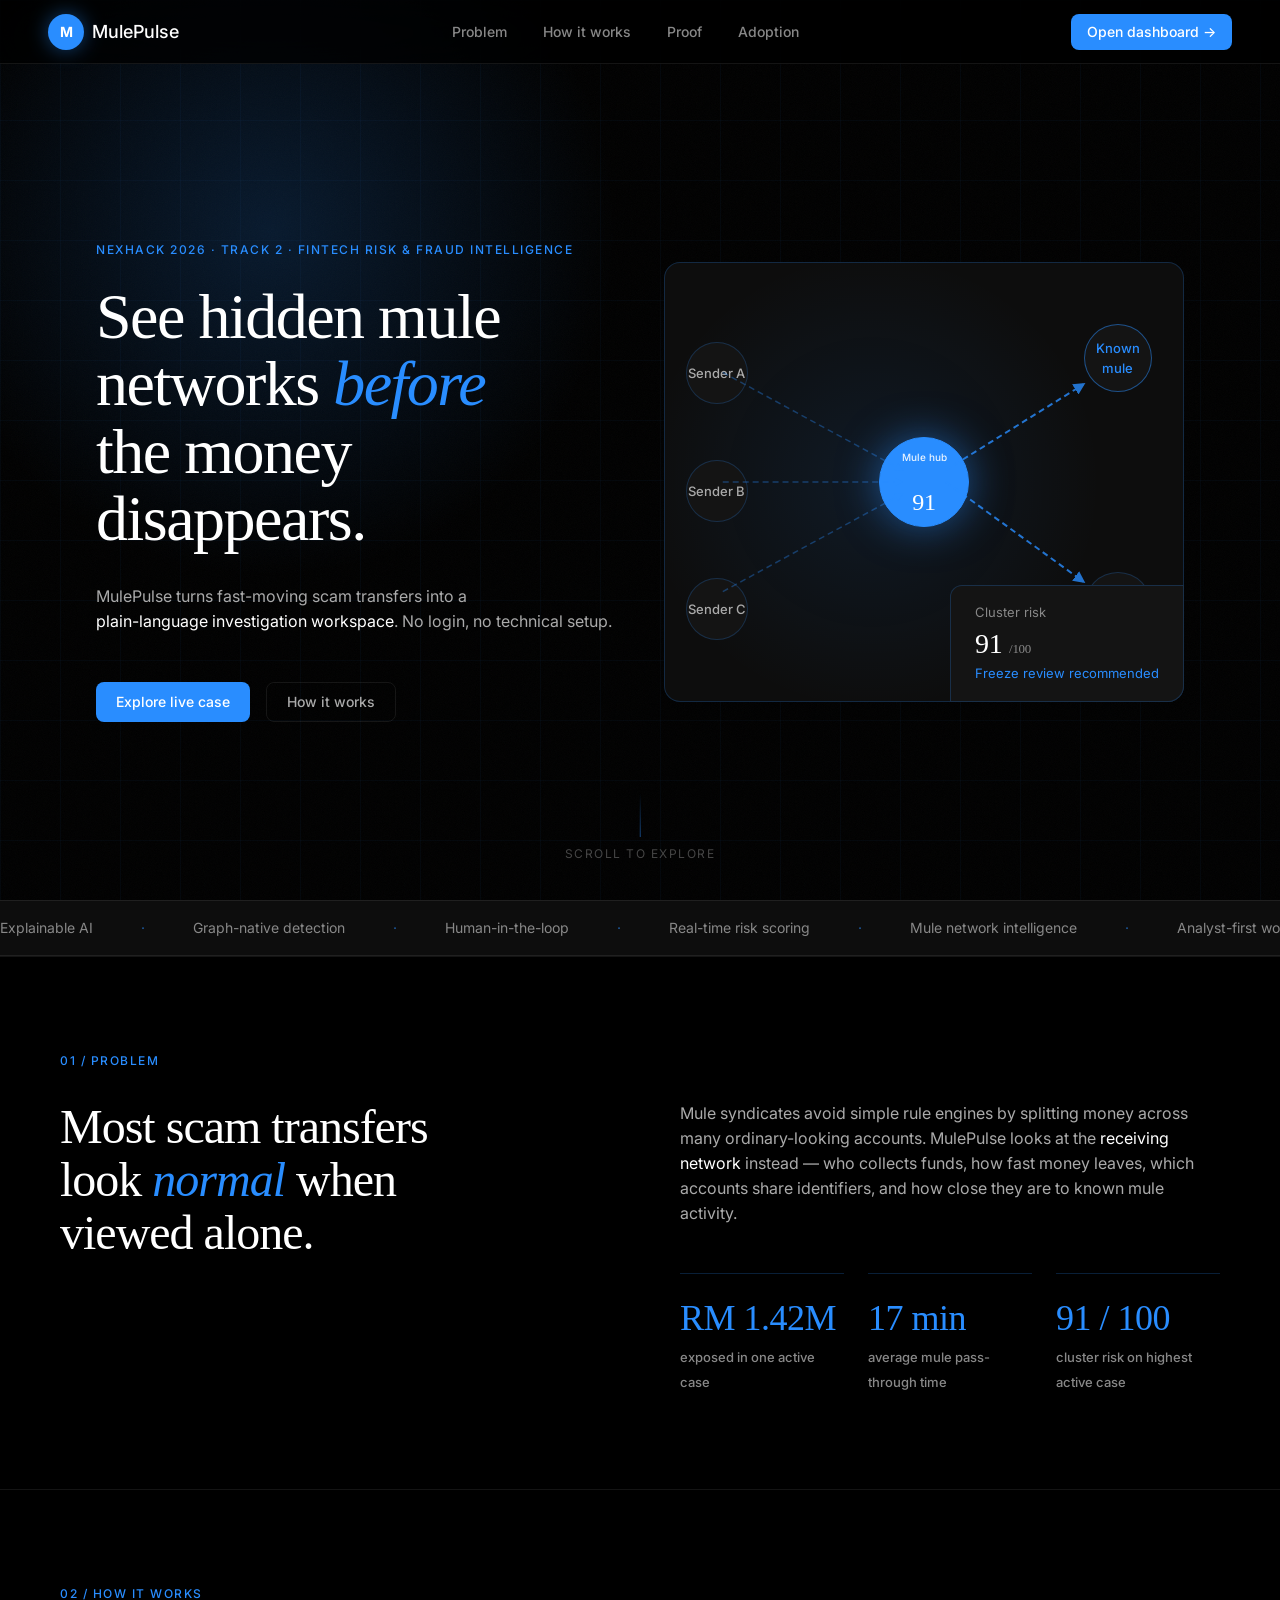
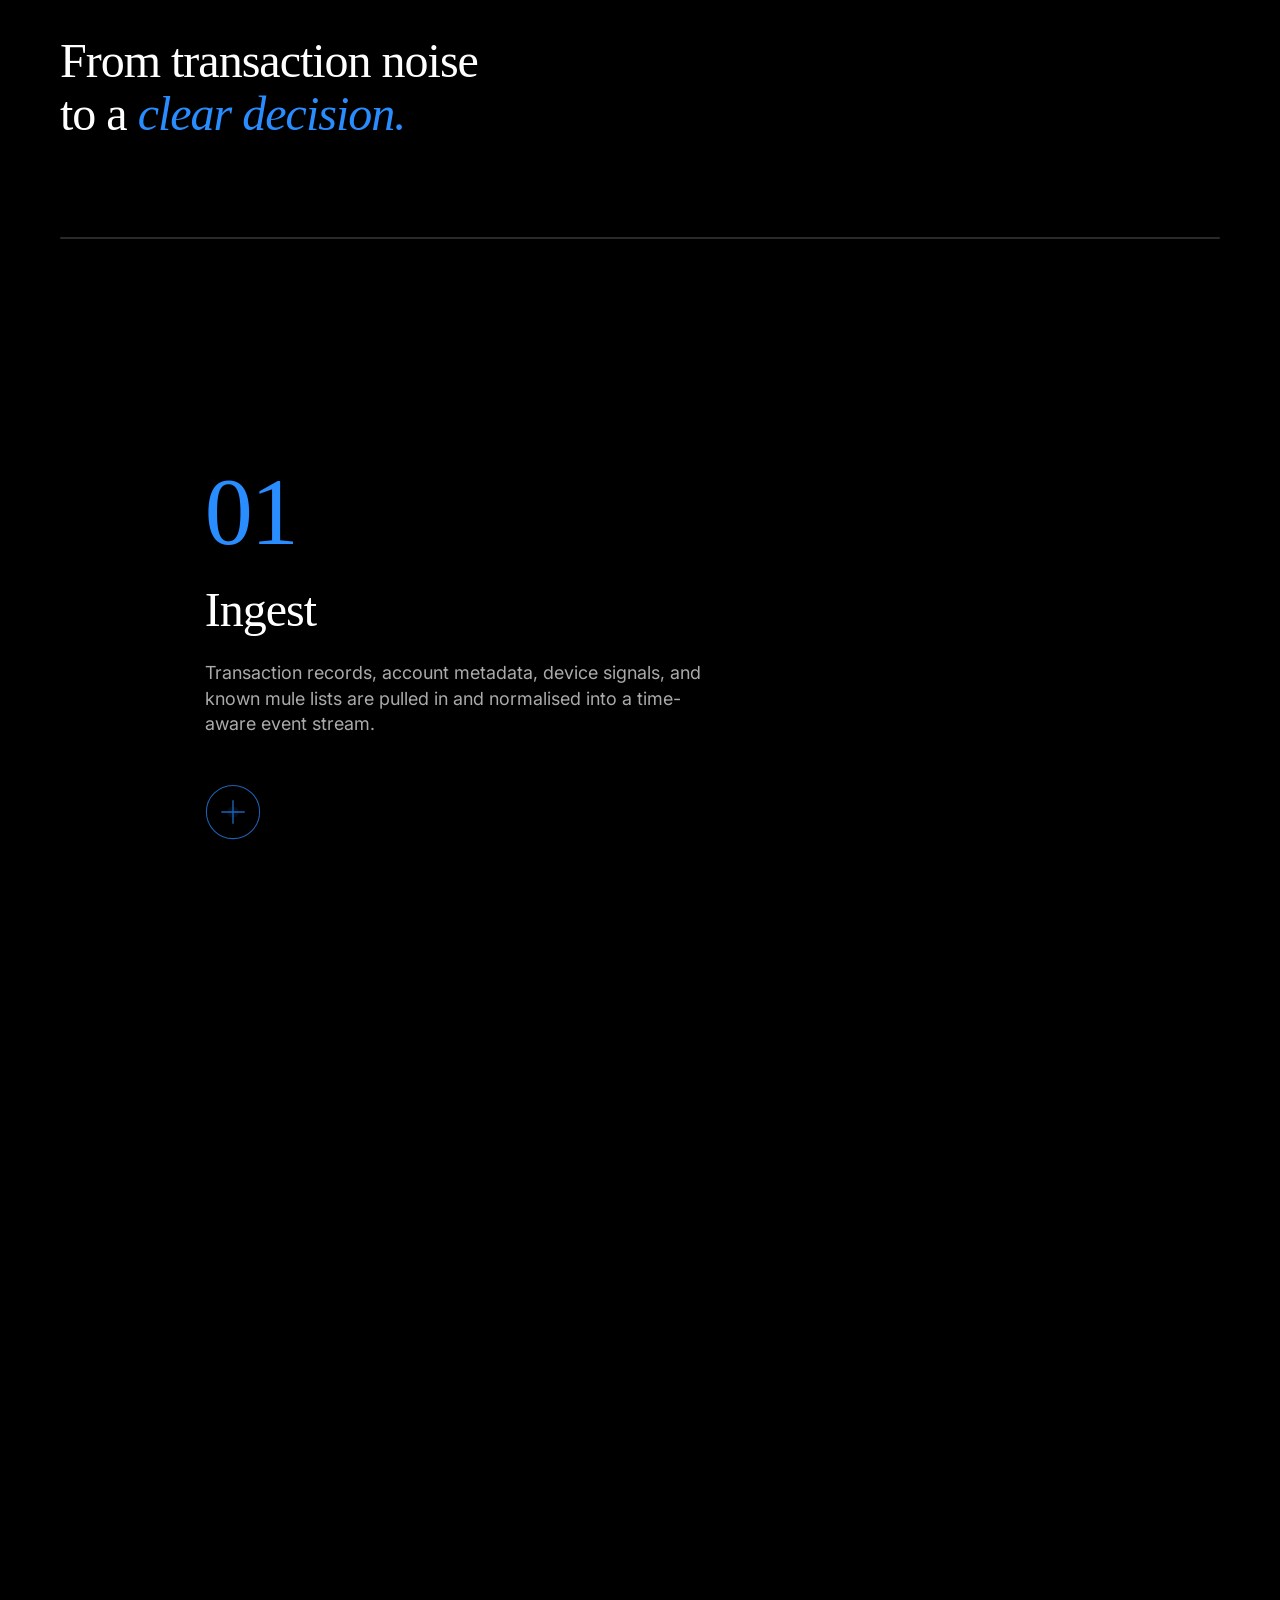
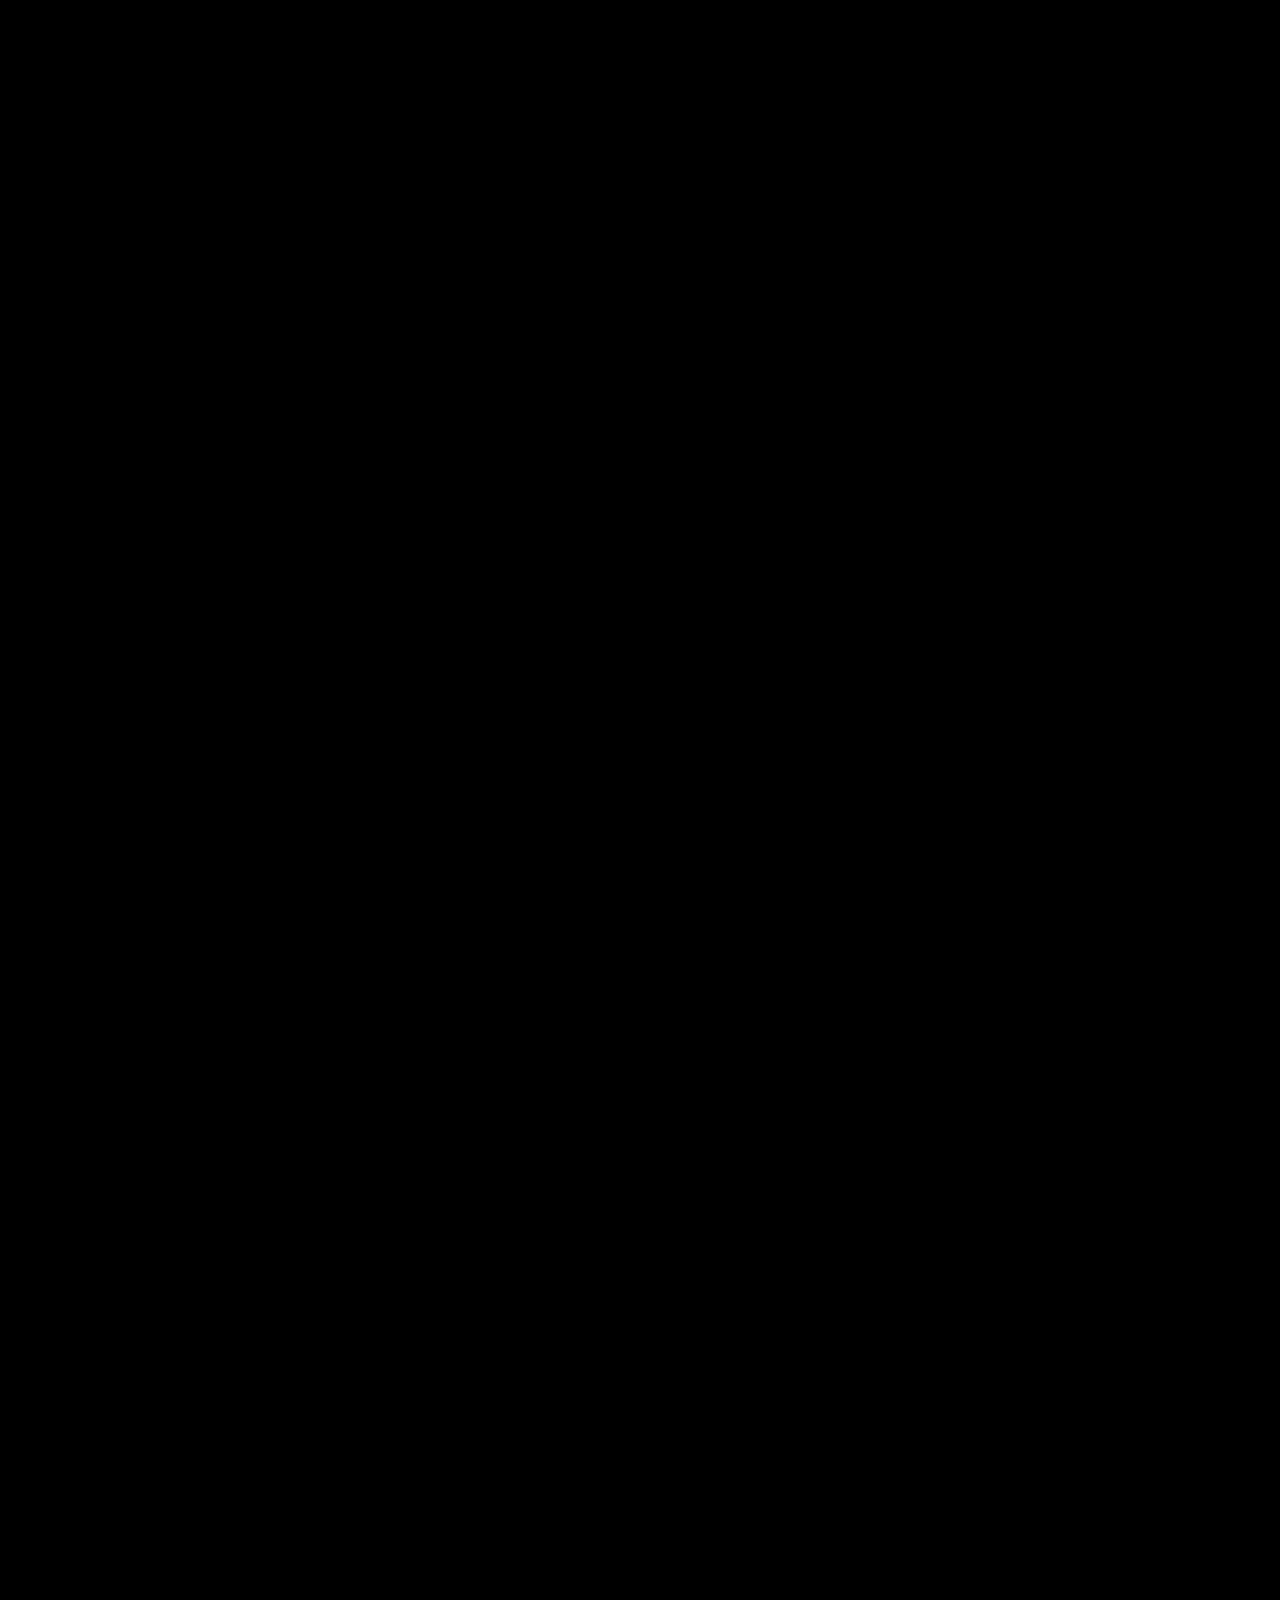
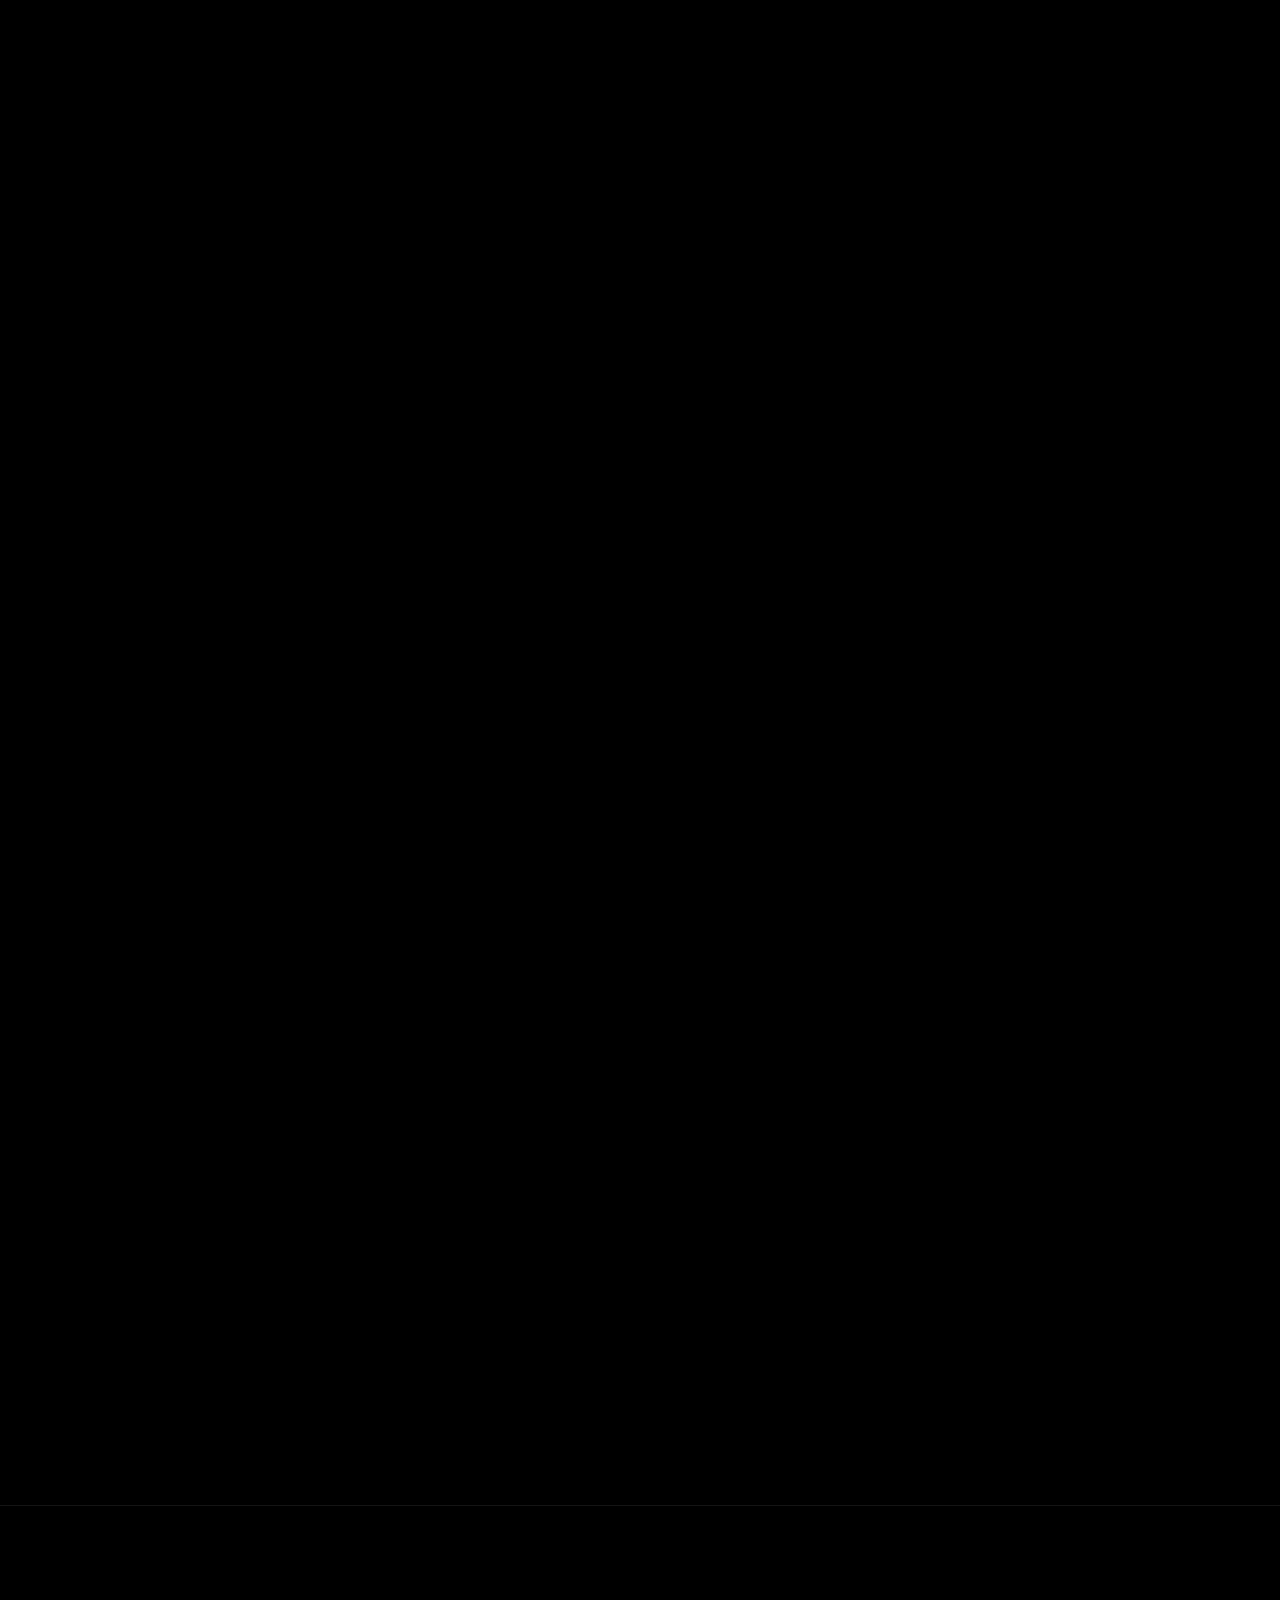
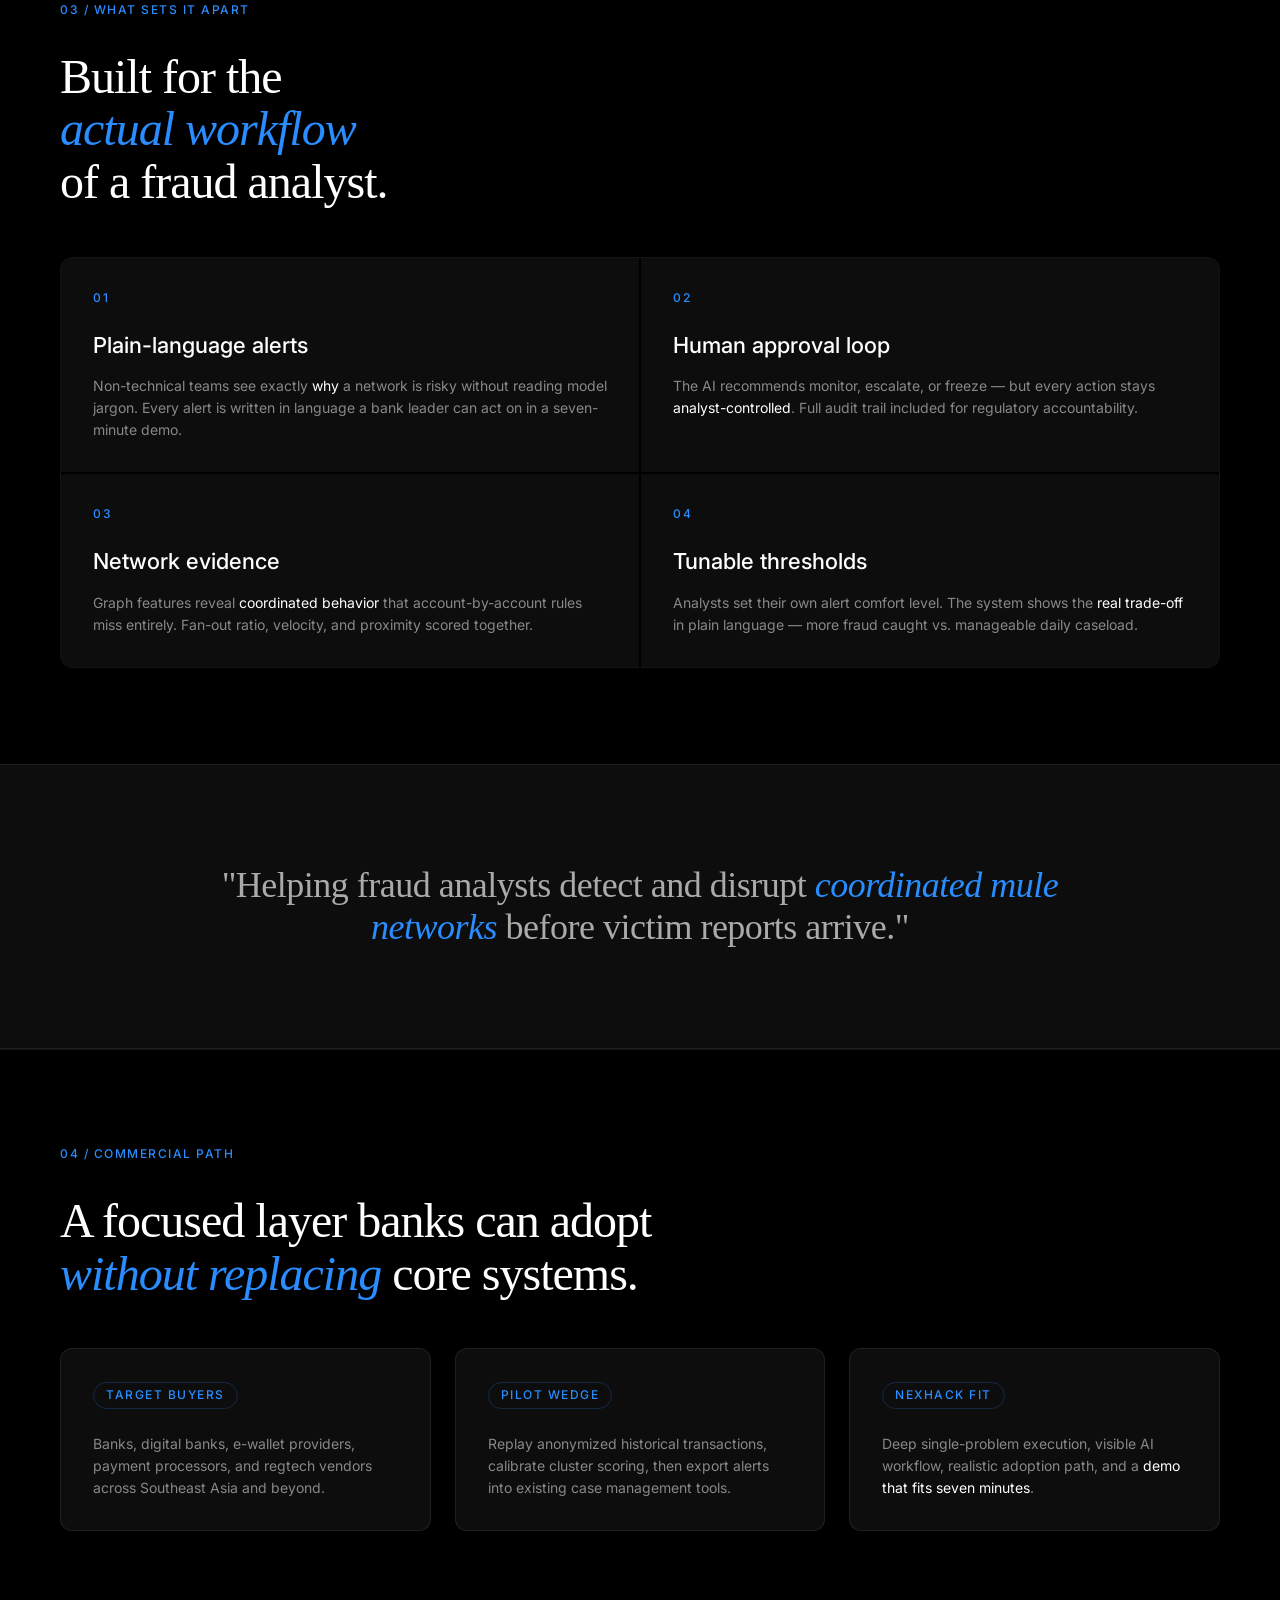
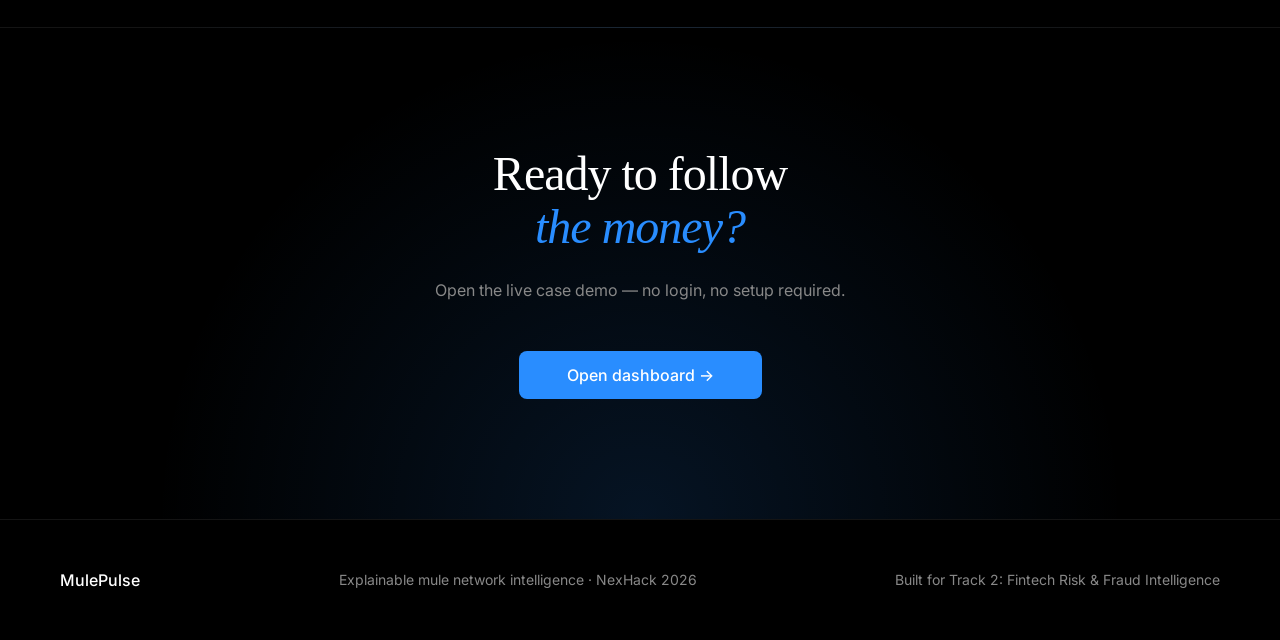
==== index.html @ 40ccb8bb "feat: complete MulePulse landing page and dashboard" ====
<!doctype html>
<html lang="en">
  <head>
    <meta charset="UTF-8" />
    <meta name="viewport" content="width=device-width, initial-scale=1.0" />
    <title>MulePulse | See Hidden Mule Networks Before the Money Disappears</title>
    <meta name="description" content="MulePulse turns fast-moving scam transfers into a plain-language investigation workspace. Graph-native mule network detection for fraud analysts." />
    <link rel="preconnect" href="https://fonts.googleapis.com" />
    <link rel="preconnect" href="https://fonts.gstatic.com" crossorigin />
    <link href="https://fonts.googleapis.com/css2?family=Inter:wght@400;500;600;700&family=JetBrains+Mono:wght@400;500&display=swap" rel="stylesheet" />
    <link rel="stylesheet" href="styles.css" />
  </head>
  <body>

    <!-- NAV -->
    <nav class="nav" id="nav">
      <a class="nav-brand" href="#" aria-label="MulePulse">
        <span class="nav-mark">M</span>
        <span>MulePulse</span>
      </a>
      <ul class="nav-links" role="list">
        <li><a href="#problem">Problem</a></li>
        <li><a href="#how">How it works</a></li>
        <li><a href="#proof">Proof</a></li>
        <li><a href="#adoption">Adoption</a></li>
      </ul>
      <a class="nav-cta" href="dashboard.html">Open dashboard →</a>
    </nav>

    <!-- HERO -->
    <section class="hero" id="top">
      <div class="hero-noise"></div>
      <div class="hero-grid-lines"></div>

      <div class="hero-content">
        <p class="eyebrow reveal-up" data-delay="0">NexHack 2026 · Track 2 · Fintech Risk & Fraud Intelligence</p>
        <h1 class="hero-heading reveal-up" data-delay="1">
          See hidden mule<br />
          networks <em>before</em><br />
          the money<br />
          disappears.
        </h1>
        <p class="hero-sub reveal-up" data-delay="2">
          MulePulse turns fast-moving scam transfers into a<br />
          <em>plain-language investigation workspace</em>. No login, no technical setup.
        </p>
        <div class="hero-actions reveal-up" data-delay="3">
          <a class="btn-primary" href="dashboard.html" id="hero-cta">Explore live case</a>
          <a class="btn-ghost" href="#how" id="hero-how">How it works</a>
        </div>
      </div>

      <!-- Animated graph visual -->
      <div class="hero-graph reveal-up" data-delay="2" aria-hidden="true">
        <div class="hg-orb orb-center">
          <span class="orb-label">Mule hub</span>
          <span class="orb-score">91</span>
        </div>
        <div class="hg-orb orb-v1"><span>Sender A</span></div>
        <div class="hg-orb orb-v2"><span>Sender B</span></div>
        <div class="hg-orb orb-v3"><span>Sender C</span></div>
        <div class="hg-orb orb-k1 orb-known"><span>Known mule</span></div>
        <div class="hg-orb orb-c1 orb-cash"><span>Cash-out</span></div>
        <svg class="hg-svg" viewBox="0 0 520 420" aria-hidden="true">
          <defs>
            <marker id="ah" viewBox="0 0 10 10" refX="8" refY="5" markerWidth="6" markerHeight="6" orient="auto-start-reverse">
              <path d="M0 0 L10 5 L0 10z" fill="#298DFF"/>
            </marker>
            <marker id="ah-hot" viewBox="0 0 10 10" refX="8" refY="5" markerWidth="6" markerHeight="6" orient="auto-start-reverse">
              <path d="M0 0 L10 5 L0 10z" fill="#298DFF"/>
            </marker>
          </defs>
          <!-- sender lines -->
          <line class="hg-edge" x1="58" y1="100" x2="238" y2="198" marker-end="url(#ah)" />
          <line class="hg-edge" x1="58" y1="210" x2="238" y2="210" marker-end="url(#ah)" />
          <line class="hg-edge" x1="58" y1="320" x2="238" y2="222" marker-end="url(#ah)" />
          <!-- hub to downstream -->
          <line class="hg-edge hg-hot" x1="282" y1="198" x2="420" y2="112" marker-end="url(#ah-hot)" />
          <line class="hg-edge hg-hot" x1="282" y1="210" x2="420" y2="310" marker-end="url(#ah-hot)" />
          <!-- pulse ring -->
          <circle class="hg-pulse" cx="260" cy="210" r="42" />
          <circle class="hg-pulse delay1" cx="260" cy="210" r="42" />
        </svg>
        <div class="hg-card">
          <p>Cluster risk</p>
          <strong>91 <span>/100</span></strong>
          <small>Freeze review recommended</small>
        </div>
      </div>

      <div class="hero-scroll-hint" aria-hidden="true">
        <span></span>
        <p>Scroll to explore</p>
      </div>
    </section>

    <!-- TICKER -->
    <div class="ticker-wrap" aria-hidden="true">
      <div class="ticker">
        <span>Explainable AI</span><span class="ticker-dot">·</span>
        <span>Graph-native detection</span><span class="ticker-dot">·</span>
        <span>Human-in-the-loop</span><span class="ticker-dot">·</span>
        <span>Real-time risk scoring</span><span class="ticker-dot">·</span>
        <span>Mule network intelligence</span><span class="ticker-dot">·</span>
        <span>Analyst-first workflow</span><span class="ticker-dot">·</span>
        <span>Explainable AI</span><span class="ticker-dot">·</span>
        <span>Graph-native detection</span><span class="ticker-dot">·</span>
        <span>Human-in-the-loop</span><span class="ticker-dot">·</span>
        <span>Real-time risk scoring</span><span class="ticker-dot">·</span>
        <span>Mule network intelligence</span><span class="ticker-dot">·</span>
        <span>Analyst-first workflow</span><span class="ticker-dot">·</span>
      </div>
    </div>

    <!-- PROBLEM STATEMENT -->
    <section class="section problem-section" id="problem">
      <div class="container">
        <div class="section-label reveal-up">01 / Problem</div>
        <div class="problem-layout">
          <h2 class="problem-heading reveal-up">
            Most scam transfers<br />
            look <em>normal</em> when<br />
            viewed alone.
          </h2>
          <div class="problem-right">
            <p class="problem-body reveal-up">
              Mule syndicates avoid simple rule engines by splitting money across many ordinary-looking accounts. MulePulse looks at the <em>receiving network</em> instead — who collects funds, how fast money leaves, which accounts share identifiers, and how close they are to known mule activity.
            </p>
            <div class="stat-row">
              <div class="stat reveal-up" data-delay="0">
                <strong>RM 1.42M</strong>
                <span>exposed in one active case</span>
              </div>
              <div class="stat reveal-up" data-delay="1">
                <strong>17 min</strong>
                <span>average mule pass-through time</span>
              </div>
              <div class="stat reveal-up" data-delay="2">
                <strong>91 / 100</strong>
                <span>cluster risk on highest active case</span>
              </div>
            </div>
          </div>
        </div>
      </div>
    </section>

    <!-- HOW IT WORKS — horizontal sticky scroll -->
    <section class="section how-section" id="how">
      <div class="container" style="margin-bottom: 64px;">
        <div class="section-label reveal-up">02 / How it works</div>
        <h2 class="how-heading reveal-up">From transaction noise<br />to a <em>clear decision.</em></h2>
      </div>

      <div class="steps-track" id="stepsTrack">
        <div class="steps-sticky">
          <div class="steps-progress">
            <div class="steps-bar" id="stepsBar"></div>
          </div>
          <div class="steps-viewport">
            <div class="steps-slider" id="stepsSlider">

              <div class="step-slide">
                <div class="step-number">01</div>
                <h3 class="step-title">Ingest</h3>
                <p class="step-body">Transaction records, account metadata, device signals, and known mule lists are pulled in and normalised into a time-aware event stream.</p>
                <div class="step-icon">
                  <svg viewBox="0 0 80 80" fill="none" aria-hidden="true">
                    <circle cx="40" cy="40" r="38" stroke="#298DFF" stroke-width="1.5"/>
                    <path d="M24 40h32M40 24v32" stroke="#298DFF" stroke-width="2" stroke-linecap="round"/>
                    <circle cx="40" cy="40" r="8" fill="#298DFF" opacity="0.15"/>
                  </svg>
                </div>
              </div>

              <div class="step-slide">
                <div class="step-number">02</div>
                <h3 class="step-title">Connect</h3>
                <p class="step-body">A graph engine links accounts, devices, and transfers, revealing coordinated receiving networks that look like isolated transactions at the account level.</p>
                <div class="step-icon">
                  <svg viewBox="0 0 80 80" fill="none" aria-hidden="true">
                    <circle cx="20" cy="40" r="8" stroke="#298DFF" stroke-width="1.5"/>
                    <circle cx="60" cy="20" r="8" stroke="#298DFF" stroke-width="1.5"/>
                    <circle cx="60" cy="60" r="8" stroke="#298DFF" stroke-width="1.5"/>
                    <line x1="28" y1="36" x2="52" y2="24" stroke="#298DFF" stroke-width="1.5"/>
                    <line x1="28" y1="44" x2="52" y2="56" stroke="#298DFF" stroke-width="1.5"/>
                    <line x1="60" y1="28" x2="60" y2="52" stroke="#298DFF" stroke-width="1.5"/>
                  </svg>
                </div>
              </div>

              <div class="step-slide">
                <div class="step-number">03</div>
                <h3 class="step-title">Score</h3>
                <p class="step-body">Clusters are ranked by velocity, fan-out ratio, known mule proximity, and network density. The highest-risk cluster reaches the analyst first.</p>
                <div class="step-icon">
                  <svg viewBox="0 0 80 80" fill="none" aria-hidden="true">
                    <rect x="12" y="48" width="10" height="20" rx="2" fill="#298DFF" opacity="0.3"/>
                    <rect x="28" y="36" width="10" height="32" rx="2" fill="#298DFF" opacity="0.5"/>
                    <rect x="44" y="22" width="10" height="46" rx="2" fill="#298DFF" opacity="0.75"/>
                    <rect x="60" y="12" width="10" height="56" rx="2" fill="#298DFF"/>
                  </svg>
                </div>
              </div>

              <div class="step-slide">
                <div class="step-number">04</div>
                <h3 class="step-title">Explain</h3>
                <p class="step-body">A readable case file is generated for non-technical fraud teams — no model jargon, just plain-language reasoning: many sources, fast forwarding, known mule proximity.</p>
                <div class="step-icon">
                  <svg viewBox="0 0 80 80" fill="none" aria-hidden="true">
                    <rect x="16" y="12" width="48" height="56" rx="6" stroke="#298DFF" stroke-width="1.5"/>
                    <line x1="26" y1="28" x2="54" y2="28" stroke="#298DFF" stroke-width="1.5" stroke-linecap="round"/>
                    <line x1="26" y1="40" x2="54" y2="40" stroke="#298DFF" stroke-width="1.5" stroke-linecap="round"/>
                    <line x1="26" y1="52" x2="42" y2="52" stroke="#298DFF" stroke-width="1.5" stroke-linecap="round"/>
                  </svg>
                </div>
              </div>

              <div class="step-slide">
                <div class="step-number">05</div>
                <h3 class="step-title">Control</h3>
                <p class="step-body">Every enforcement action — monitor, escalate, or freeze — requires a human decision. Every choice is logged, timestamped, and auditable for regulatory compliance.</p>
                <div class="step-icon">
                  <svg viewBox="0 0 80 80" fill="none" aria-hidden="true">
                    <circle cx="40" cy="40" r="28" stroke="#298DFF" stroke-width="1.5"/>
                    <path d="M28 40l8 8 16-16" stroke="#298DFF" stroke-width="2" stroke-linecap="round" stroke-linejoin="round"/>
                  </svg>
                </div>
              </div>

            </div>
          </div>
        </div>
      </div>
    </section>

    <!-- PROOF / FEATURES -->
    <section class="section proof-section" id="proof">
      <div class="container">
        <div class="section-label reveal-up">03 / What sets it apart</div>
        <h2 class="proof-heading reveal-up">Built for the<br /><em>actual workflow</em><br />of a fraud analyst.</h2>
        <div class="proof-grid">

          <article class="proof-card reveal-up" data-delay="0">
            <div class="proof-num">01</div>
            <h3>Plain-language alerts</h3>
            <p>Non-technical teams see exactly <em>why</em> a network is risky without reading model jargon. Every alert is written in language a bank leader can act on in a seven-minute demo.</p>
          </article>

          <article class="proof-card reveal-up" data-delay="1">
            <div class="proof-num">02</div>
            <h3>Human approval loop</h3>
            <p>The AI recommends monitor, escalate, or freeze — but every action stays <em>analyst-controlled</em>. Full audit trail included for regulatory accountability.</p>
          </article>

          <article class="proof-card reveal-up" data-delay="2">
            <div class="proof-num">03</div>
            <h3>Network evidence</h3>
            <p>Graph features reveal <em>coordinated behavior</em> that account-by-account rules miss entirely. Fan-out ratio, velocity, and proximity scored together.</p>
          </article>

          <article class="proof-card reveal-up" data-delay="3">
            <div class="proof-num">04</div>
            <h3>Tunable thresholds</h3>
            <p>Analysts set their own alert comfort level. The system shows the <em>real trade-off</em> in plain language — more fraud caught vs. manageable daily caseload.</p>
          </article>

        </div>
      </div>
    </section>

    <!-- LARGE QUOTE / STATEMENT -->
    <section class="quote-section">
      <div class="container">
        <blockquote class="big-quote reveal-up">
          "Helping fraud analysts detect and disrupt <em>coordinated mule networks</em> before victim reports arrive."
        </blockquote>
      </div>
    </section>

    <!-- ADOPTION -->
    <section class="section adoption-section" id="adoption">
      <div class="container">
        <div class="section-label reveal-up">04 / Commercial path</div>
        <h2 class="adoption-heading reveal-up">A focused layer banks can adopt <em>without replacing</em> core systems.</h2>
        <div class="adoption-grid">

          <div class="adoption-card reveal-up" data-delay="0">
            <span class="adoption-tag">Target buyers</span>
            <p>Banks, digital banks, e-wallet providers, payment processors, and regtech vendors across Southeast Asia and beyond.</p>
          </div>

          <div class="adoption-card reveal-up" data-delay="1">
            <span class="adoption-tag">Pilot wedge</span>
            <p>Replay anonymized historical transactions, calibrate cluster scoring, then export alerts into existing case management tools.</p>
          </div>

          <div class="adoption-card reveal-up" data-delay="2">
            <span class="adoption-tag">NexHack fit</span>
            <p>Deep single-problem execution, visible AI workflow, realistic adoption path, and a <em>demo that fits seven minutes</em>.</p>
          </div>

        </div>
      </div>
    </section>

    <!-- FINAL CTA -->
    <section class="cta-section">
      <div class="container cta-inner">
        <h2 class="cta-heading reveal-up">
          Ready to follow<br /><em>the money?</em>
        </h2>
        <p class="cta-sub reveal-up">Open the live case demo — no login, no setup required.</p>
        <a class="btn-primary btn-large reveal-up" href="dashboard.html" id="cta-dashboard">Open dashboard →</a>
      </div>
    </section>

    <!-- FOOTER -->
    <footer class="site-footer">
      <div class="container footer-inner">
        <span class="footer-brand">MulePulse</span>
        <span class="footer-tag">Explainable mule network intelligence · NexHack 2026</span>
        <span class="footer-legal">Built for Track 2: Fintech Risk & Fraud Intelligence</span>
      </div>
    </footer>

    <script src="landing.js"></script>
  </body>
</html>
---- styles.css ----
/* =============================================
   MULEPULSE — LANDING PAGE STYLES
   Typography: typography.md
   Display: Copernicus / Tiempos Headline (serif)
   Body/UI: StyreneB / Inter (sans)
   Code: JetBrains Mono
   Colors: #298DFF (blue) · #000000 (black)
   ============================================= */

/* --- TYPOGRAPHY TOKENS (from typography.md) --- */
:root {
  /* Font families */
  --font-display: "Copernicus", "Tiempos Headline", Georgia, "Times New Roman", serif;
  --font-ui:      "StyreneB", Inter, -apple-system, BlinkMacSystemFont, "Segoe UI", Roboto, sans-serif;
  --font-mono:    "JetBrains Mono", ui-monospace, "Cascadia Code", "Fira Code", monospace;

  /* Typography scale */
  --type-display-xl-size:    64px;
  --type-display-xl-weight:  400;
  --type-display-xl-lh:      1.05;
  --type-display-xl-ls:      -1.5px;

  --type-display-lg-size:    48px;
  --type-display-lg-weight:  400;
  --type-display-lg-lh:      1.1;
  --type-display-lg-ls:      -1px;

  --type-display-md-size:    36px;
  --type-display-md-weight:  400;
  --type-display-md-lh:      1.15;
  --type-display-md-ls:      -0.5px;

  --type-display-sm-size:    28px;
  --type-display-sm-weight:  400;
  --type-display-sm-lh:      1.2;
  --type-display-sm-ls:      -0.3px;

  --type-title-lg-size:  22px;
  --type-title-lg-weight: 500;
  --type-title-lg-lh:    1.3;

  --type-title-md-size:  18px;
  --type-title-md-weight: 500;
  --type-title-md-lh:    1.4;

  --type-title-sm-size:  16px;
  --type-title-sm-weight: 500;
  --type-title-sm-lh:    1.4;

  --type-body-md-size:   16px;
  --type-body-md-weight: 400;
  --type-body-md-lh:     1.55;

  --type-body-sm-size:   14px;
  --type-body-sm-weight: 400;
  --type-body-sm-lh:     1.55;

  --type-caption-size:   13px;
  --type-caption-weight: 500;
  --type-caption-lh:     1.4;

  --type-caption-up-size:   12px;
  --type-caption-up-weight: 500;
  --type-caption-up-lh:     1.4;
  --type-caption-up-ls:     1.5px;

  --type-code-size:   14px;
  --type-code-weight: 400;
  --type-code-lh:     1.6;

  --type-button-size:   14px;
  --type-button-weight: 500;
  --type-button-lh:     1;

  --type-nav-size:   14px;
  --type-nav-weight: 500;
  --type-nav-lh:     1.4;

  /* Rounded (from rounded tokens) */
  --r-xs:   4px;
  --r-sm:   6px;
  --r-md:   8px;
  --r-lg:   12px;
  --r-xl:   16px;
  --r-pill: 9999px;

  /* Spacing (from spacing tokens) */
  --sp-xxs: 4px;
  --sp-xs:  8px;
  --sp-sm:  12px;
  --sp-md:  16px;
  --sp-lg:  24px;
  --sp-xl:  32px;
  --sp-xxl: 48px;
  --sp-section: 96px;

  /* Component tokens */
  --btn-height:   40px;
  --btn-padding:  var(--sp-sm) 20px;    /* 12px 20px */
  --nav-height:   64px;
  --hero-padding: var(--sp-section);    /* 96px */
  --card-padding: var(--sp-xl);         /* 32px */

  /* Color palette */
  --blue:    #298DFF;
  --blue-d:  #1a6fd4;
  --blue-g:  rgba(41, 141, 255, 0.12);
  --black:   #000000;
  --white:   #ffffff;
  --grey-1:  #0d0d0d;
  --grey-2:  #141414;
  --grey-3:  #1c1c1c;
  --grey-4:  #2a2a2a;
  --grey-m:  #888888;
  --grey-l:  #aaaaaa;
  --line:    rgba(255, 255, 255, 0.08);
  --line-b:  rgba(41, 141, 255, 0.22);
  --shadow:  0 32px 80px rgba(0, 0, 0, 0.7);
  --ease:    cubic-bezier(0.16, 1, 0.3, 1);
}

/* --- RESET ------------------------------------ */
*, *::before, *::after { box-sizing: border-box; margin: 0; padding: 0; }

html {
  scroll-behavior: smooth;
  background: var(--black);
  color: var(--white);
  /* body-md base */
  font-family: var(--font-ui);
  font-size: var(--type-body-md-size);
  font-weight: var(--type-body-md-weight);
  line-height: var(--type-body-md-lh);
  letter-spacing: 0;
  -webkit-font-smoothing: antialiased;
  -moz-osx-font-smoothing: grayscale;
}

body { background: var(--black); overflow-x: hidden; }
a { color: inherit; text-decoration: none; }
button { font: inherit; cursor: pointer; border: none; background: none; }
ul, ol { list-style: none; }
img, svg { display: block; max-width: 100%; }

/* em: blue highlight by default — italic only inside serif display headings */
em {
  color: var(--blue);
  font-style: normal;          /* sans-serif body em = blue, not italic */
}

/* Serif/display contexts: em gets italic (Copernicus italic is intentional) */
h1 em,
h2 em,
h3 em,
.hero-heading em,
.problem-heading em,
.how-heading em,
.proof-heading em,
.adoption-heading em,
.cta-heading em,
.big-quote em {
  font-style: italic;
}

/* --- CONTAINER -------------------------------- */
.container {
  width: min(1160px, calc(100% - 48px));
  margin-inline: auto;
}

/* =============================================
   TYPOGRAPHY UTILITIES
   Directly mapped to typography.md tokens
   ============================================= */

/* Display face — Copernicus / Tiempos Headline */
h1, h2, h3, h4,
.display-xl, .display-lg, .display-md, .display-sm {
  font-family: var(--font-display);
  font-weight: 400;          /* display: always 400, never bold */
}

/* display-xl — 64px, lh 1.05, ls -1.5px */
h1 {
  font-size: clamp(36px, 6.5vw, var(--type-display-xl-size));
  line-height: var(--type-display-xl-lh);
  letter-spacing: var(--type-display-xl-ls);
}

/* display-lg — 48px, lh 1.1, ls -1px */
h2 {
  font-size: clamp(28px, 4.5vw, var(--type-display-lg-size));
  line-height: var(--type-display-lg-lh);
  letter-spacing: var(--type-display-lg-ls);
}

/* display-md — 36px, lh 1.15, ls -0.5px */
h3 {
  font-size: clamp(22px, 3vw, var(--type-display-md-size));
  line-height: var(--type-display-md-lh);
  letter-spacing: var(--type-display-md-ls);
}

/* title-lg — 22px, 500, lh 1.3, StyreneB */
.title-lg {
  font-family: var(--font-ui);
  font-size: var(--type-title-lg-size);
  font-weight: var(--type-title-lg-weight);
  line-height: var(--type-title-lg-lh);
  letter-spacing: 0;
}

/* body-md (default) — 16px, 400, lh 1.55 */
p { font-family: var(--font-ui); }

/* caption-uppercase — 12px, 500, ls 1.5px */
.section-label,
.eyebrow,
.panel-eyebrow,
.ws-eyebrow,
.sidebar-eyebrow,
.proof-num,
.adoption-tag,
.live-badge {
  font-family: var(--font-ui);
  font-size: var(--type-caption-up-size);
  font-weight: var(--type-caption-up-weight);
  line-height: var(--type-caption-up-lh);
  letter-spacing: var(--type-caption-up-ls);
  text-transform: uppercase;
  color: var(--blue);
}

/* --- SCROLL REVEAL --------------------------- */
.reveal-up {
  opacity: 0;
  transform: translateY(40px);
  transition: opacity 0.8s var(--ease), transform 0.8s var(--ease);
}
.reveal-up[data-delay="1"] { transition-delay: 0.1s; }
.reveal-up[data-delay="2"] { transition-delay: 0.2s; }
.reveal-up[data-delay="3"] { transition-delay: 0.32s; }
.reveal-up.visible { opacity: 1; transform: translateY(0); }

/* =============================================
   BUTTONS  (button component token)
   height: 40px · padding: 12px 20px · rounded md (8px)
   font: 14px / 500 / StyreneB
   ============================================= */
.btn-primary,
.btn-ghost {
  display: inline-flex;
  align-items: center;
  justify-content: center;
  gap: var(--sp-xs);
  height: var(--btn-height);
  padding: var(--btn-padding);
  border-radius: var(--r-md);          /* rounded md = 8px */
  font-family: var(--font-ui);
  font-size: var(--type-button-size);
  font-weight: var(--type-button-weight);
  line-height: var(--type-button-lh);
  letter-spacing: 0;
  cursor: pointer;
  transition: background 0.2s var(--ease), transform 0.2s var(--ease), box-shadow 0.2s var(--ease);
}

.btn-primary {
  background: var(--blue);
  color: var(--white);
  border: none;
  box-shadow: 0 0 0 0 rgba(41, 141, 255, 0);
}
.btn-primary:hover {
  background: var(--blue-d);
  transform: translateY(-2px);
  box-shadow: 0 12px 32px rgba(41, 141, 255, 0.3);
}

/* Large variant for CTA — display-sm sizing */
.btn-primary.btn-large {
  height: 48px;
  padding: var(--sp-md) var(--sp-xxl);
  font-size: var(--type-title-sm-size);    /* 16px */
  font-weight: var(--type-title-sm-weight);
}

.btn-ghost {
  background: transparent;
  border: 1px solid var(--line);
  color: var(--grey-l);
}
.btn-ghost:hover {
  border-color: var(--blue);
  color: var(--blue);
  transform: translateY(-2px);
}

/* =============================================
   NAV  (top-nav token: height 64px, nav-link type)
   ============================================= */
.nav {
  position: fixed;
  top: 0; left: 0; right: 0;
  z-index: 100;
  display: grid;
  grid-template-columns: auto 1fr auto;
  align-items: center;
  gap: var(--sp-lg);
  padding: 0 var(--sp-xxl);
  height: var(--nav-height);            /* 64px from top-nav token */
  background: rgba(0, 0, 0, 0.78);
  backdrop-filter: blur(20px);
  -webkit-backdrop-filter: blur(20px);
  border-bottom: 1px solid var(--line);
  transition: background 0.3s, border-color 0.3s;
}
.nav.scrolled {
  background: rgba(0, 0, 0, 0.94);
  border-bottom-color: rgba(41, 141, 255, 0.15);
}

.nav-brand {
  display: flex;
  align-items: center;
  gap: var(--sp-xs);
  /* title-md for brand name */
  font-family: var(--font-ui);
  font-size: var(--type-title-md-size);
  font-weight: var(--type-title-md-weight);
  letter-spacing: 0;
}

.nav-mark {
  display: grid;
  place-items: center;
  width: 36px; height: 36px;
  border-radius: var(--r-pill);
  background: var(--blue);
  color: var(--white);
  font-family: var(--font-ui);
  font-size: var(--type-button-size);
  font-weight: 700;
  box-shadow: 0 0 20px rgba(41, 141, 255, 0.45);
}

.nav-links {
  display: flex;
  justify-content: center;
  gap: var(--sp-xxs);
}

/* nav-link token: 14px, 500, lh 1.4 */
.nav-links a {
  display: inline-flex;
  align-items: center;
  height: 36px;
  padding: 0 var(--sp-md);
  border-radius: var(--r-pill);
  font-family: var(--font-ui);
  font-size: var(--type-nav-size);
  font-weight: var(--type-nav-weight);
  line-height: var(--type-nav-lh);
  color: var(--grey-m);
  transition: color 0.2s, background 0.2s;
}
.nav-links a:hover { color: var(--white); background: rgba(255,255,255,0.06); }

.nav-cta {
  display: inline-flex;
  align-items: center;
  height: 36px;
  padding: 0 var(--sp-md);
  border-radius: var(--r-md);          /* rounded md */
  background: var(--blue);
  color: var(--white);
  font-family: var(--font-ui);
  font-size: var(--type-nav-size);
  font-weight: var(--type-nav-weight);
  transition: background 0.2s, transform 0.2s var(--ease);
}
.nav-cta:hover { background: var(--blue-d); transform: translateY(-1px); }

/* =============================================
   HERO  (hero-band token: padding 96px, display-xl)
   ============================================= */
.hero {
  position: relative;
  min-height: 100svh;
  display: grid;
  grid-template-columns: 1fr 1fr;
  align-items: center;
  gap: var(--sp-xxl);
  /* hero-band padding token = 96px sides */
  padding: calc(var(--nav-height) + var(--sp-xxl)) var(--hero-padding) var(--sp-xxl);
  overflow: hidden;
  background: var(--black);
}

/* bg decorations */
.hero-noise {
  position: absolute; inset: 0;
  opacity: 0.03;
  background-image: url("data:image/svg+xml,%3Csvg viewBox='0 0 256 256' xmlns='http://www.w3.org/2000/svg'%3E%3Cfilter id='n'%3E%3CfeTurbulence type='fractalNoise' baseFrequency='0.9' numOctaves='4' stitchTiles='stitch'/%3E%3C/filter%3E%3Crect width='100%25' height='100%25' filter='url(%23n)'/%3E%3C/svg%3E");
  background-size: 200px 200px;
  pointer-events: none;
}
.hero-grid-lines {
  position: absolute; inset: 0;
  background-image:
    linear-gradient(rgba(41,141,255,0.04) 1px, transparent 1px),
    linear-gradient(90deg, rgba(41,141,255,0.04) 1px, transparent 1px);
  background-size: 60px 60px;
  pointer-events: none;
}
.hero::before {
  content: '';
  position: absolute;
  top: -120px; left: -80px;
  width: 700px; height: 700px;
  background: radial-gradient(circle, rgba(41,141,255,0.18) 0%, transparent 70%);
  pointer-events: none;
}

.hero-content {
  position: relative;
  z-index: 2;
  max-width: 600px;
}

/* eyebrow = caption-uppercase */
.eyebrow { margin-bottom: var(--sp-lg); }

/* hero h1 = display-xl */
.hero-heading {
  margin-bottom: var(--sp-xl);
  color: var(--white);
}
.hero-heading em { display: inline-block; color: var(--blue); font-style: italic; }

/* hero sub = body-md */
.hero-sub {
  font-size: var(--type-body-md-size);
  color: var(--grey-l);
  line-height: var(--type-body-md-lh);
  margin-bottom: var(--sp-xxl);
}
.hero-sub em { color: var(--white); }

.hero-actions {
  display: flex;
  align-items: center;
  gap: var(--sp-md);
  flex-wrap: wrap;
}

/* --- hero graph -------------------------------- */
.hero-graph {
  position: relative;
  z-index: 2;
  height: 440px;
  border: 1px solid var(--line-b);
  border-radius: var(--r-xl);           /* 16px */
  background:
    radial-gradient(circle at 40% 50%, rgba(41,141,255,0.10) 0%, transparent 60%),
    var(--grey-1);
}

.hg-svg {
  position: absolute; inset: 0;
  width: 100%; height: 100%;
}

.hg-edge {
  stroke: rgba(41,141,255,0.35);
  stroke-width: 1.5;
  stroke-dasharray: 6 4;
  animation: dashMove 3s linear infinite;
}
.hg-edge.hg-hot { stroke: var(--blue); stroke-width: 2; opacity: 0.8; }
@keyframes dashMove { to { stroke-dashoffset: -40; } }

.hg-pulse {
  fill: none;
  stroke: var(--blue);
  stroke-width: 1;
  opacity: 0;
  animation: pulseRing 3s ease-out infinite;
}
.hg-pulse.delay1 { animation-delay: 1.5s; }
@keyframes pulseRing {
  0%   { r: 42; opacity: 0.6; }
  100% { r: 80; opacity: 0; }
}

.hg-orb {
  position: absolute;
  display: grid;
  place-items: center;
  text-align: center;
  border-radius: 50%;
  /* caption token: 13px, 500 */
  font-family: var(--font-ui);
  font-size: var(--type-caption-size);
  font-weight: var(--type-caption-weight);
  color: var(--grey-l);
  border: 1px solid var(--line-b);
  background: var(--grey-2);
}

.orb-center {
  left: 50%; top: 50%;
  transform: translate(-50%, -50%);
  width: 90px; height: 90px;
  background: var(--blue);
  border-color: var(--blue);
  color: var(--white);
  box-shadow: 0 0 40px rgba(41,141,255,0.5);
  animation: floatOrb 4s ease-in-out infinite;
}
@keyframes floatOrb {
  0%, 100% { transform: translate(-50%, -50%) scale(1); }
  50%       { transform: translate(-50%, -54%) scale(1.03); }
}

.orb-label { font-size: 10px; opacity: 0.9; }
.orb-score {
  /* display-sm: 28px, 400 */
  font-family: var(--font-display);
  font-size: 24px;
  font-weight: 400;
  line-height: 1;
  letter-spacing: -0.3px;
}

.orb-v1 { width: 62px; height: 62px; left: 4%; top: 18%; }
.orb-v2 { width: 62px; height: 62px; left: 4%; top: 45%; }
.orb-v3 { width: 62px; height: 62px; left: 4%; bottom: 14%; }
.orb-k1 { width: 68px; height: 68px; right: 6%; top: 14%; border-color: rgba(41,141,255,0.5); color: var(--blue); }
.orb-c1 { width: 68px; height: 68px; right: 6%; bottom: 14%; }

.hg-card {
  position: absolute;
  bottom: -1px; right: -1px;
  padding: var(--sp-md) var(--sp-lg);
  border-radius: 0 0 var(--r-xl) 0;
  background: var(--grey-2);
  border: 1px solid var(--line-b);
  border-top-left-radius: var(--r-lg);
}
/* caption */
.hg-card p {
  font-family: var(--font-ui);
  font-size: var(--type-caption-size);
  color: var(--grey-m);
  margin-bottom: var(--sp-xxs);
}
/* display-sm: 28px */
.hg-card strong {
  display: block;
  font-family: var(--font-display);
  font-size: var(--type-display-sm-size);
  font-weight: var(--type-display-sm-weight);
  line-height: var(--type-display-sm-lh);
  letter-spacing: var(--type-display-sm-ls);
  color: var(--white);
}
.hg-card strong span { font-size: var(--type-caption-size); color: var(--grey-m); }
.hg-card small {
  font-family: var(--font-ui);
  font-size: var(--type-caption-size);
  color: var(--blue);
}

.hero-scroll-hint {
  position: absolute;
  bottom: 36px; left: 50%;
  transform: translateX(-50%);
  display: flex; flex-direction: column;
  align-items: center; gap: var(--sp-xs);
  opacity: 0.5;
  animation: fadeInUp 1s 1.2s var(--ease) both;
}
@keyframes fadeInUp {
  from { opacity: 0; transform: translate(-50%, 16px); }
  to   { opacity: 0.5; transform: translate(-50%, 0); }
}
.hero-scroll-hint span {
  display: block; width: 1px; height: 44px;
  background: linear-gradient(to bottom, transparent, var(--blue));
  animation: lineGrow 1.5s ease-in-out infinite;
}
@keyframes lineGrow {
  0%, 100% { opacity: 0.3; height: 30px; }
  50%       { opacity: 1;   height: 50px; }
}
.hero-scroll-hint p {
  font-family: var(--font-ui);
  font-size: var(--type-caption-up-size);
  letter-spacing: var(--type-caption-up-ls);
  text-transform: uppercase;
  color: var(--grey-m);
}

/* =============================================
   TICKER
   ============================================= */
.ticker-wrap {
  overflow: hidden;
  padding: var(--sp-md) 0;
  border-top: 1px solid var(--line);
  border-bottom: 1px solid var(--line);
  background: var(--grey-1);
}
.ticker {
  display: flex;
  gap: var(--sp-xxl);
  width: max-content;
  animation: ticker 28s linear infinite;
  white-space: nowrap;
}
.ticker span {
  /* body-sm: 14px, 400 */
  font-family: var(--font-ui);
  font-size: var(--type-body-sm-size);
  color: var(--grey-m);
  letter-spacing: 0;
}
.ticker-dot { color: var(--blue) !important; opacity: 0.6; }
@keyframes ticker {
  from { transform: translateX(0); }
  to   { transform: translateX(-50%); }
}

/* =============================================
   SECTIONS — spacing token: section = 96px
   ============================================= */
.section { padding: var(--sp-section) 0; }

/* --- SECTION LABEL --- */
.section-label { margin-bottom: var(--sp-xl); }

/* --- PROBLEM ---------------------------------- */
.problem-section { border-top: 1px solid var(--line); }

.problem-layout {
  display: grid;
  grid-template-columns: 1fr 1fr;
  gap: 80px;
  align-items: start;
  margin-top: var(--sp-md);
}

/* h2 = display-lg */
.problem-heading { color: var(--white); }
.problem-heading em { font-style: italic; color: var(--blue); }

/* body-md */
.problem-body {
  font-size: var(--type-body-md-size);
  color: var(--grey-l);
  line-height: var(--type-body-md-lh);
  margin-bottom: var(--sp-xxl);
}
.problem-body em { color: var(--white); }

.stat-row {
  display: grid;
  grid-template-columns: repeat(3, 1fr);
  gap: var(--sp-lg);
}
.stat {
  padding-top: var(--sp-lg);
  border-top: 1px solid var(--line-b);
}
/* display-md: 36px */
.stat strong {
  display: block;
  font-family: var(--font-display);
  font-size: var(--type-display-md-size);
  font-weight: var(--type-display-md-weight);
  line-height: var(--type-display-md-lh);
  letter-spacing: var(--type-display-md-ls);
  color: var(--blue);
  margin-bottom: var(--sp-xxs);
}
/* caption */
.stat span {
  font-family: var(--font-ui);
  font-size: var(--type-caption-size);
  font-weight: var(--type-caption-weight);
  color: var(--grey-m);
  line-height: var(--type-caption-lh);
}

/* --- HOW IT WORKS — sticky scroll ------------- */
.how-section { border-top: 1px solid var(--line); padding-bottom: 0; }
.how-heading { color: var(--white); margin-bottom: 0; }
.how-heading em { font-style: italic; color: var(--blue); }

/* Track must be tall enough for all slides: 500svh gives ~80vh per slide */
.steps-track {
  position: relative;
  height: 500svh;
}

.steps-sticky {
  position: sticky;
  top: var(--nav-height);
  height: calc(100svh - var(--nav-height));
  display: flex;
  flex-direction: column;
  padding: var(--sp-xl) 0 0;
  overflow: hidden;                    /* clip slides */
}

.steps-progress {
  flex: 0 0 auto;
  width: min(1160px, calc(100% - 48px));
  margin: 0 auto var(--sp-lg);
  height: 2px;
  background: var(--grey-4);
  border-radius: var(--r-pill);
  overflow: hidden;
}
.steps-bar {
  height: 100%;
  background: var(--blue);
  border-radius: var(--r-pill);
  width: 0%;
  transition: width 0.1s linear;
  box-shadow: 0 0 12px rgba(41,141,255,0.7);
}

/* Critical: viewport must be full width with hidden overflow */
.steps-viewport {
  flex: 1;
  width: 100%;                         /* explicit full width */
  overflow: hidden;
}

/* Slider row — must be full width so 100% transform = full screen */
.steps-slider {
  display: flex;
  width: 100%;                         /* explicit full width */
  height: 100%;
  transition: transform 0.65s var(--ease);
}

/* Each slide: exactly 100% of the slider (= full viewport width)
   NO max-width here — content centering is done via padding */
.step-slide {
  flex: 0 0 100%;
  width: 100%;                         /* belt-and-suspenders */
  min-width: 100%;                     /* prevent shrinkage */
  height: 100%;
  display: flex;
  flex-direction: column;
  justify-content: center;
  padding: 0 min(220px, 16vw);         /* center content via padding */
}

/* Step number — display-xl scale, muted until active */
.step-number {
  font-family: var(--font-display);
  font-size: clamp(56px, 8vw, 96px);
  font-weight: 400;
  line-height: 1;
  letter-spacing: -2px;
  color: var(--grey-3);
  margin-bottom: var(--sp-lg);
  transition: color 0.4s var(--ease);
}
.step-slide.active .step-number { color: var(--blue); }

/* Step title — display-lg */
.step-title {
  font-family: var(--font-display);
  font-size: clamp(36px, 5vw, var(--type-display-lg-size));
  font-weight: var(--type-display-lg-weight);
  line-height: var(--type-display-lg-lh);
  letter-spacing: var(--type-display-lg-ls);
  color: var(--white);
  margin-bottom: var(--sp-lg);
}

/* Step body — title-md weight 400 */
.step-body {
  font-family: var(--font-ui);
  font-size: var(--type-title-md-size);
  font-weight: 400;
  color: var(--grey-l);
  line-height: var(--type-title-md-lh);
  max-width: 520px;                    /* readable line length only on the text */
}

.step-icon { margin-top: var(--sp-xxl); }
.step-icon svg { width: 56px; height: 56px; opacity: 0.7; }

/* --- PROOF ------------------------------------ */
.proof-section { border-top: 1px solid var(--line); }
.proof-heading { color: var(--white); margin-bottom: var(--sp-xxl); }
.proof-heading em { font-style: italic; color: var(--blue); }

.proof-grid {
  display: grid;
  grid-template-columns: repeat(2, 1fr);
  gap: 2px;
  border: 1px solid var(--line);
  border-radius: var(--r-lg);           /* rounded lg = 12px (feature-card) */
  overflow: hidden;
}

/* feature-card token: padding 32px, rounded lg */
.proof-card {
  padding: var(--card-padding);          /* 32px */
  background: var(--grey-1);
  transition: background 0.3s;
  position: relative; overflow: hidden;
}
.proof-card::before {
  content: '';
  position: absolute; inset: 0;
  background: radial-gradient(circle at 0% 100%, rgba(41,141,255,0.08) 0%, transparent 60%);
  opacity: 0;
  transition: opacity 0.4s;
}
.proof-card:hover { background: var(--grey-2); }
.proof-card:hover::before { opacity: 1; }

/* proof-num = caption-uppercase */
.proof-num { margin-bottom: var(--sp-lg); }

/* proof card title = title-lg: 22px, 500 */
.proof-card h3 {
  font-family: var(--font-ui);
  font-size: var(--type-title-lg-size);
  font-weight: var(--type-title-lg-weight);
  line-height: var(--type-title-lg-lh);
  letter-spacing: 0;
  color: var(--white);
  margin-bottom: var(--sp-md);
}

/* proof body = body-sm: 14px */
.proof-card p {
  font-size: var(--type-body-sm-size);
  font-weight: var(--type-body-sm-weight);
  color: var(--grey-m);
  line-height: var(--type-body-sm-lh);
}
.proof-card p em { color: var(--white); }

/* --- QUOTE ------------------------------------ */
.quote-section {
  border-top: 1px solid var(--line);
  border-bottom: 1px solid var(--line);
  padding: 100px 0;
  background: var(--grey-1);
  overflow: hidden;
}
/* big-quote = display-md */
.big-quote {
  font-family: var(--font-display);
  font-size: clamp(22px, 3.5vw, var(--type-display-md-size));
  font-weight: var(--type-display-md-weight);
  line-height: var(--type-display-md-lh);
  letter-spacing: var(--type-display-md-ls);
  font-style: normal;
  color: var(--grey-l);
  max-width: 860px;
  margin: 0 auto;
  text-align: center;
}
.big-quote em { color: var(--blue); font-style: italic; }

/* --- ADOPTION --------------------------------- */
.adoption-section { border-top: 1px solid var(--line); }
.adoption-heading {
  color: var(--white);
  max-width: 720px;
  margin-bottom: var(--sp-xxl);
}
.adoption-heading em { font-style: italic; color: var(--blue); }

.adoption-grid {
  display: grid;
  grid-template-columns: repeat(3, 1fr);
  gap: var(--sp-lg);
}

/* connector-tile-like: padding 20px→32px, rounded lg */
.adoption-card {
  padding: var(--card-padding);
  border: 1px solid var(--line);
  border-radius: var(--r-lg);
  background: var(--grey-1);
  transition: border-color 0.3s, background 0.3s, transform 0.3s var(--ease);
}
.adoption-card:hover {
  border-color: var(--line-b);
  background: var(--grey-2);
  transform: translateY(-4px);
}

/* adoption-tag = badge-pill: caption, pill */
.adoption-tag {
  display: inline-block;
  padding: var(--sp-xxs) var(--sp-sm);
  border-radius: var(--r-pill);
  border: 1px solid var(--line-b);
  margin-bottom: var(--sp-lg);
  color: var(--blue);
}

/* adoption body = body-sm */
.adoption-card p {
  font-size: var(--type-body-sm-size);
  color: var(--grey-m);
  line-height: var(--type-body-sm-lh);
}
.adoption-card p em { color: var(--white); }

/* --- CTA BAND (cta-band-dark token) ----------- */
.cta-section {
  border-top: 1px solid var(--line);
  padding: 120px 0;
  background:
    radial-gradient(circle at 50% 100%, rgba(41,141,255,0.14) 0%, transparent 60%),
    var(--black);
  text-align: center;
}
.cta-inner { max-width: 700px; margin: 0 auto; }
.cta-heading { color: var(--white); margin-bottom: var(--sp-lg); }
.cta-heading em { font-style: italic; color: var(--blue); }
/* cta sub = body-md */
.cta-sub {
  font-size: var(--type-body-md-size);
  color: var(--grey-m);
  line-height: var(--type-body-md-lh);
  margin-bottom: var(--sp-xxl);
}

/* --- FOOTER (footer token: body-sm, padding 64px) */
.site-footer {
  border-top: 1px solid var(--line);
  padding: var(--sp-xxl) 0;            /* 48px — closest to 64px token */
  background: var(--black);
}
.footer-inner {
  display: flex;
  justify-content: space-between;
  align-items: center;
  gap: var(--sp-lg);
  flex-wrap: wrap;
}
/* footer brand = title-sm: 16px, 500 */
.footer-brand {
  font-family: var(--font-ui);
  font-size: var(--type-title-sm-size);
  font-weight: var(--type-title-sm-weight);
  color: var(--white);
}
/* footer secondary = body-sm: 14px, 400 */
.footer-tag, .footer-legal {
  font-family: var(--font-ui);
  font-size: var(--type-body-sm-size);
  color: var(--grey-m);
}

/* =============================================
   RESPONSIVE
   ============================================= */
@media (max-width: 1024px) {
  .hero { grid-template-columns: 1fr; padding-left: var(--sp-xxl); padding-right: var(--sp-xxl); }
  .hero-content { max-width: 100%; }
  .hero-graph { height: 340px; }
  .problem-layout { grid-template-columns: 1fr; gap: var(--sp-xxl); }
  .stat-row { grid-template-columns: repeat(3, 1fr); gap: var(--sp-md); }
  .proof-grid { grid-template-columns: 1fr; }
  .adoption-grid { grid-template-columns: 1fr; }
  .step-slide { padding: 0 min(60px, 6vw); }
}

@media (max-width: 768px) {
  h1 { font-size: 36px; letter-spacing: -0.8px; }
  h2 { font-size: 28px; letter-spacing: -0.5px; }

  .nav { padding: 0 var(--sp-md); }
  .nav-links { display: none; }
  .hero { padding: calc(var(--nav-height) + var(--sp-xl)) var(--sp-md) var(--sp-xxl); gap: var(--sp-xxl); }
  .hero-graph { height: 280px; }
  .section { padding: 72px 0; }
  .stat-row { grid-template-columns: 1fr; gap: var(--sp-lg); }
  .steps-track { height: 450vh; }
  .step-slide { padding: 0 var(--sp-lg); }
  .step-number { font-size: 56px; }
  .step-title { font-size: 32px; }
  .proof-card { padding: var(--sp-xl); }
  .adoption-grid { grid-template-columns: 1fr; }
  .footer-inner { flex-direction: column; gap: var(--sp-xs); text-align: center; }
  .big-quote { font-size: 22px; }
}

@media (max-width: 480px) {
  .hero-actions { flex-direction: column; align-items: flex-start; }
  .nav-cta { padding: 0 var(--sp-md); }
}
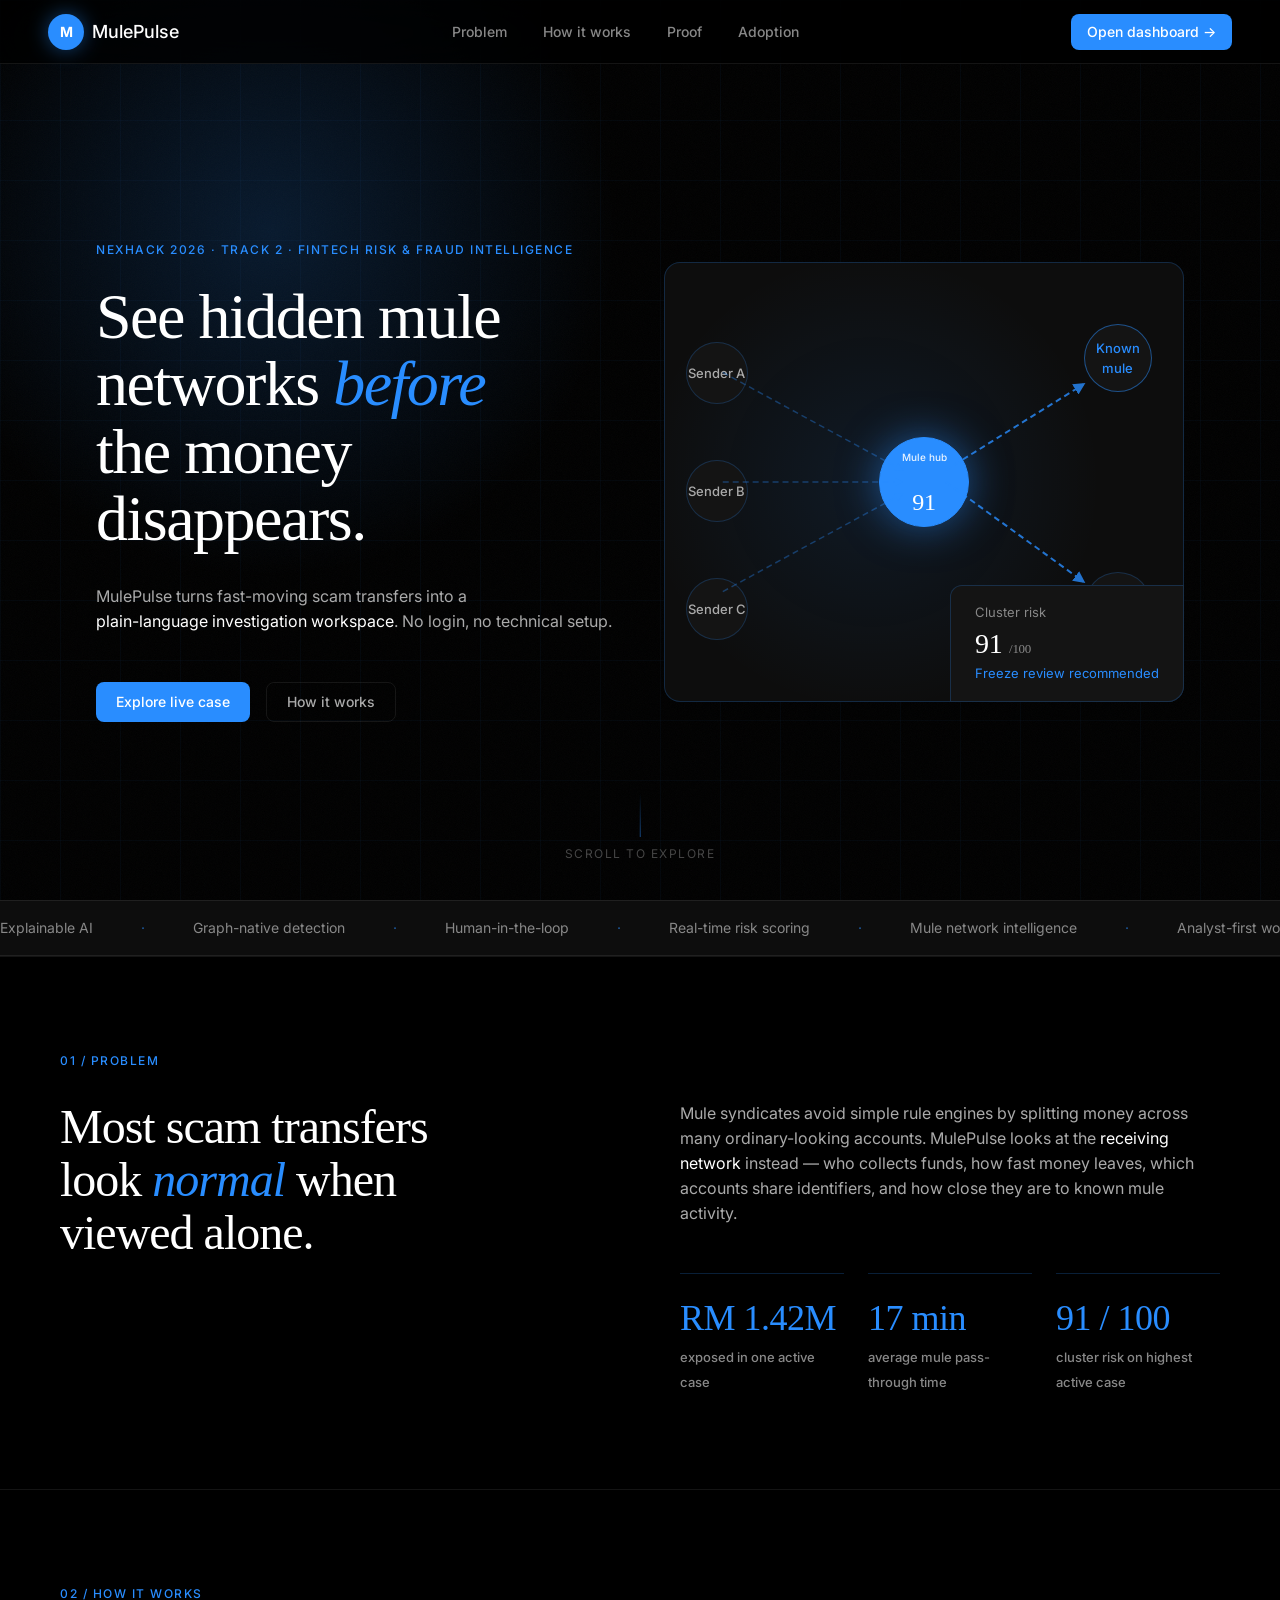
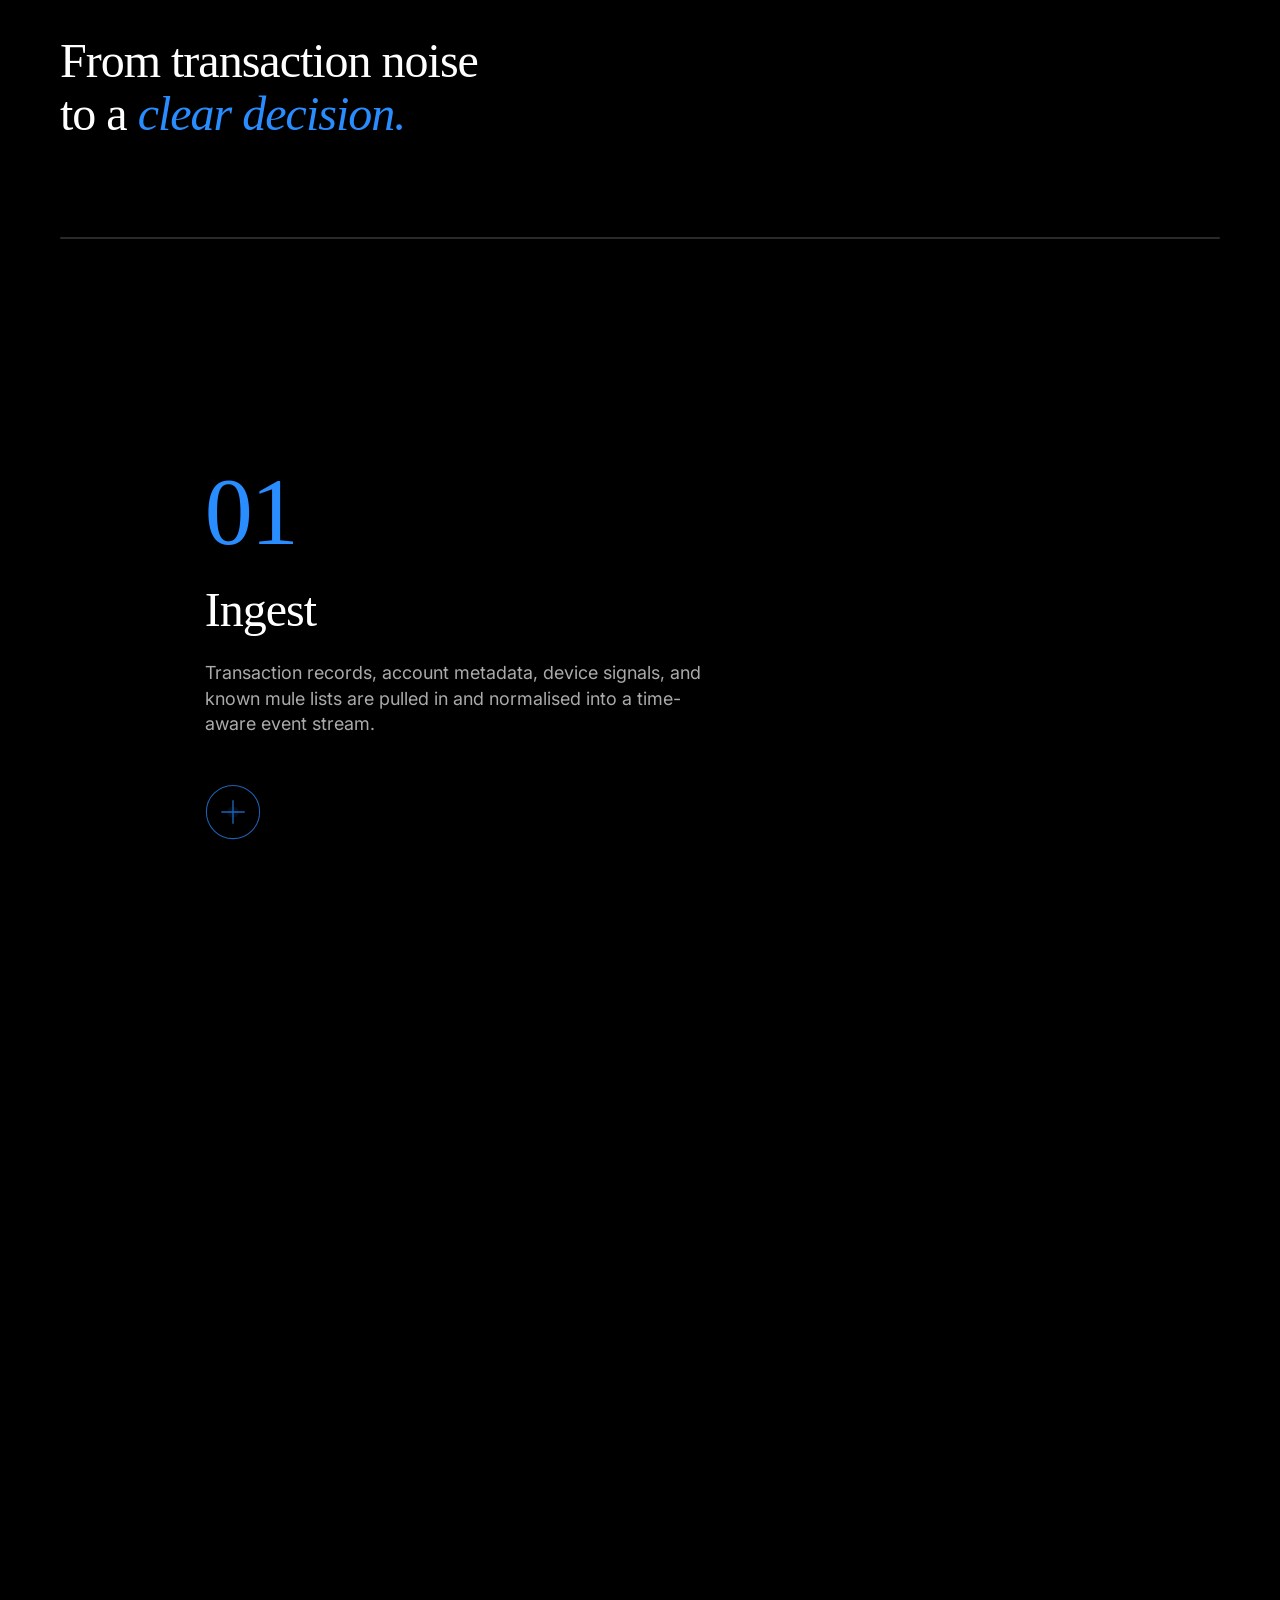
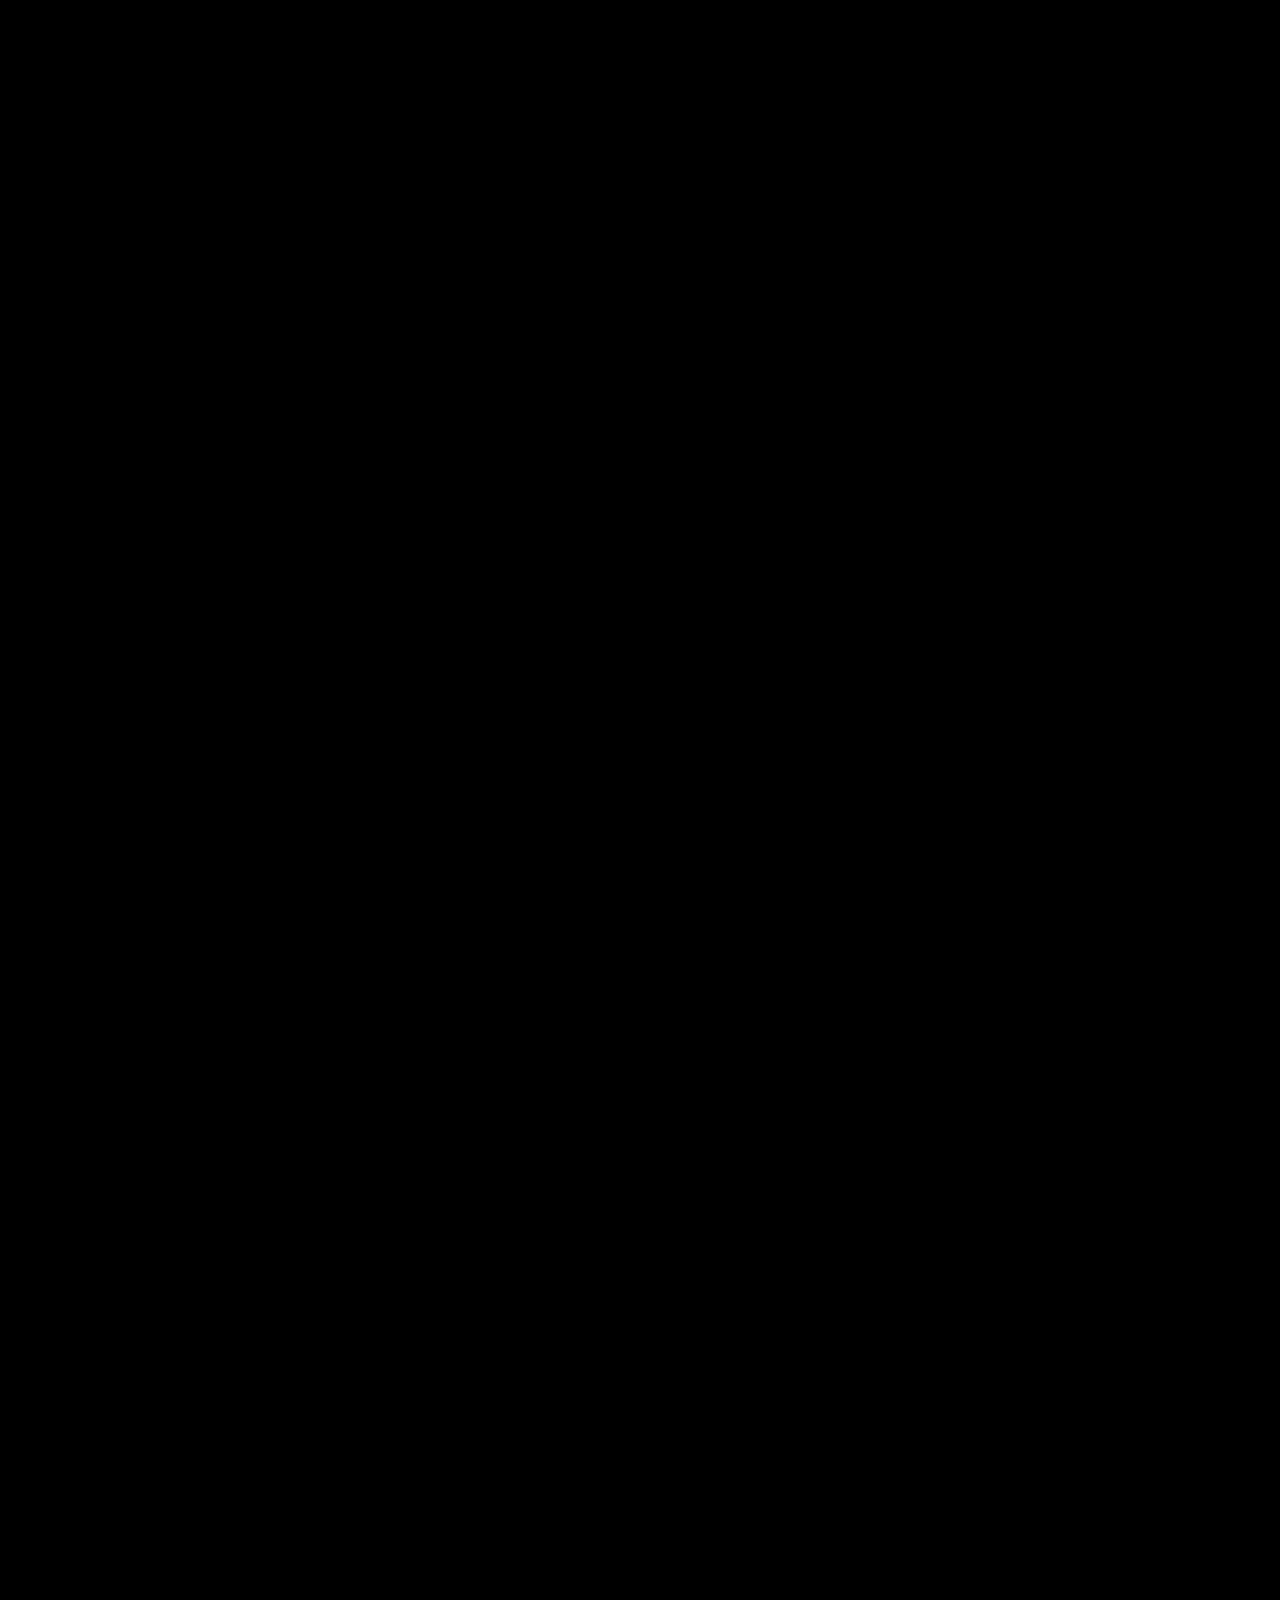
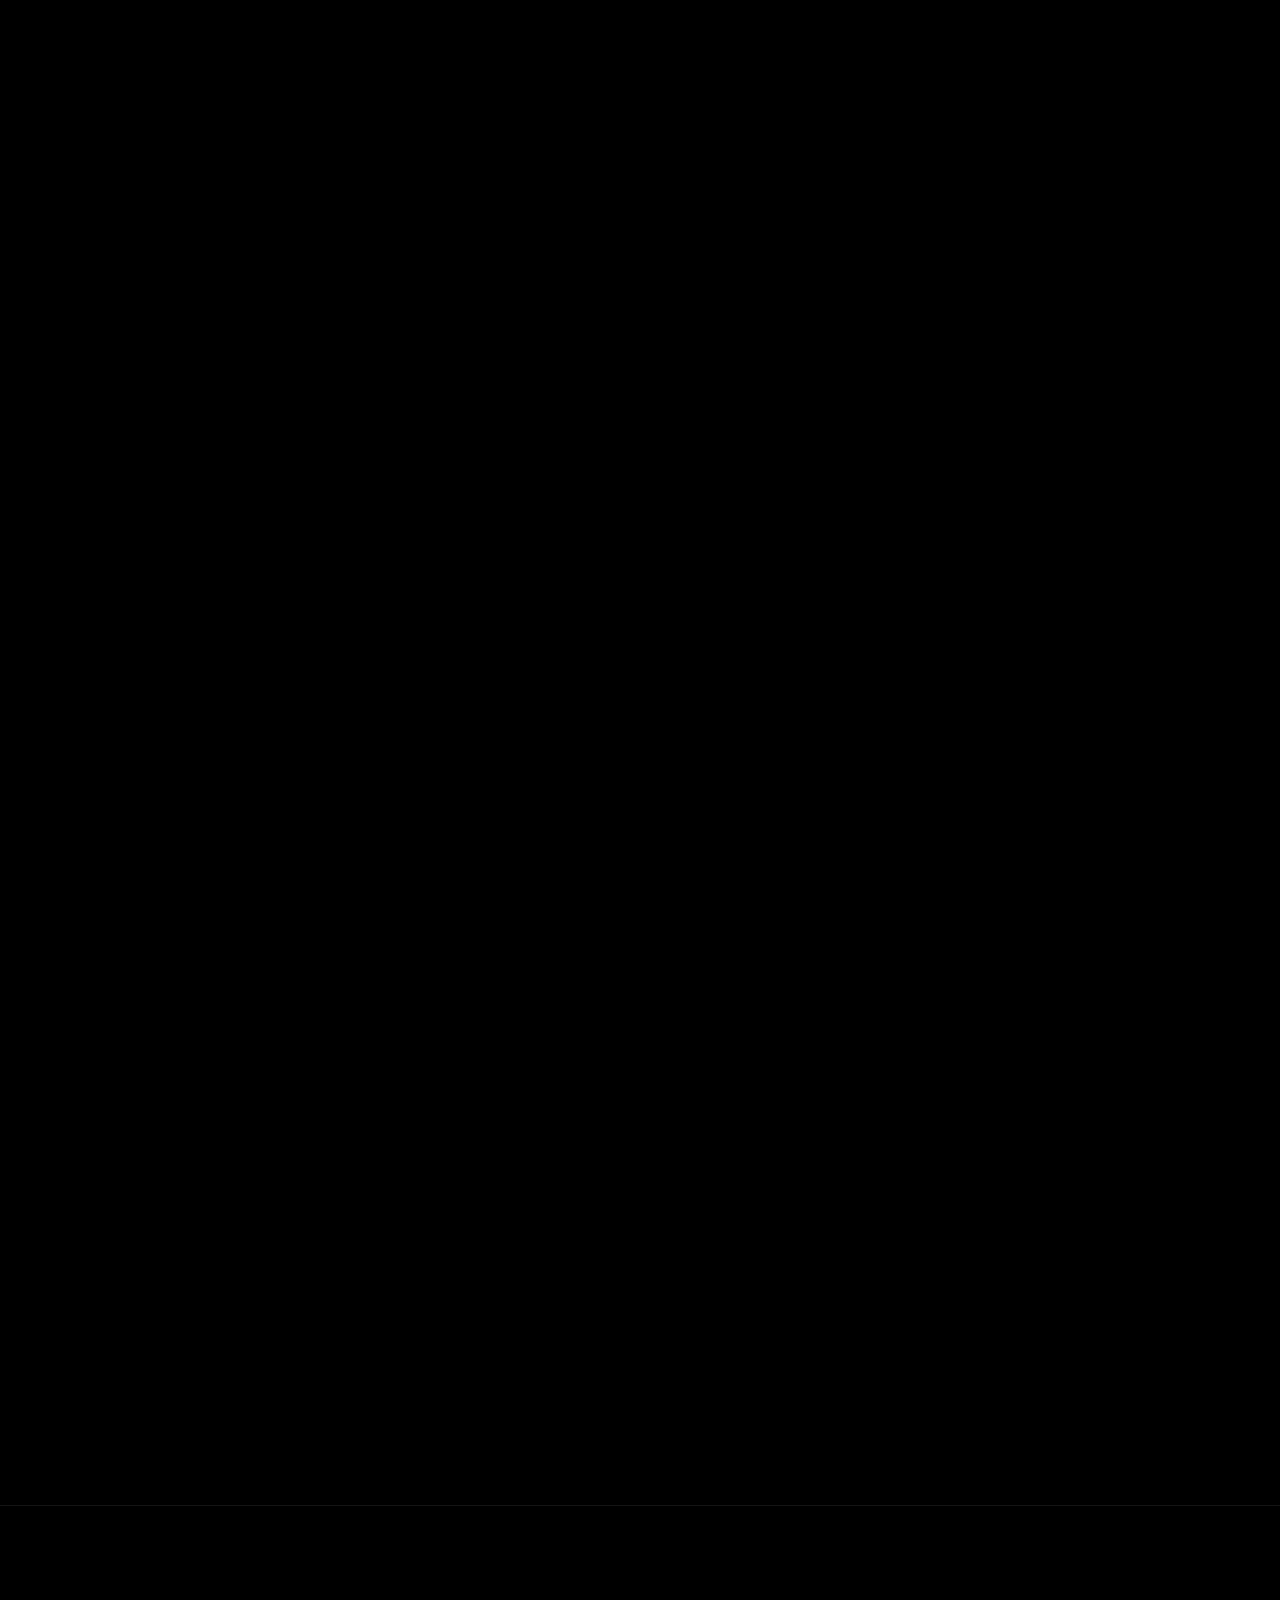
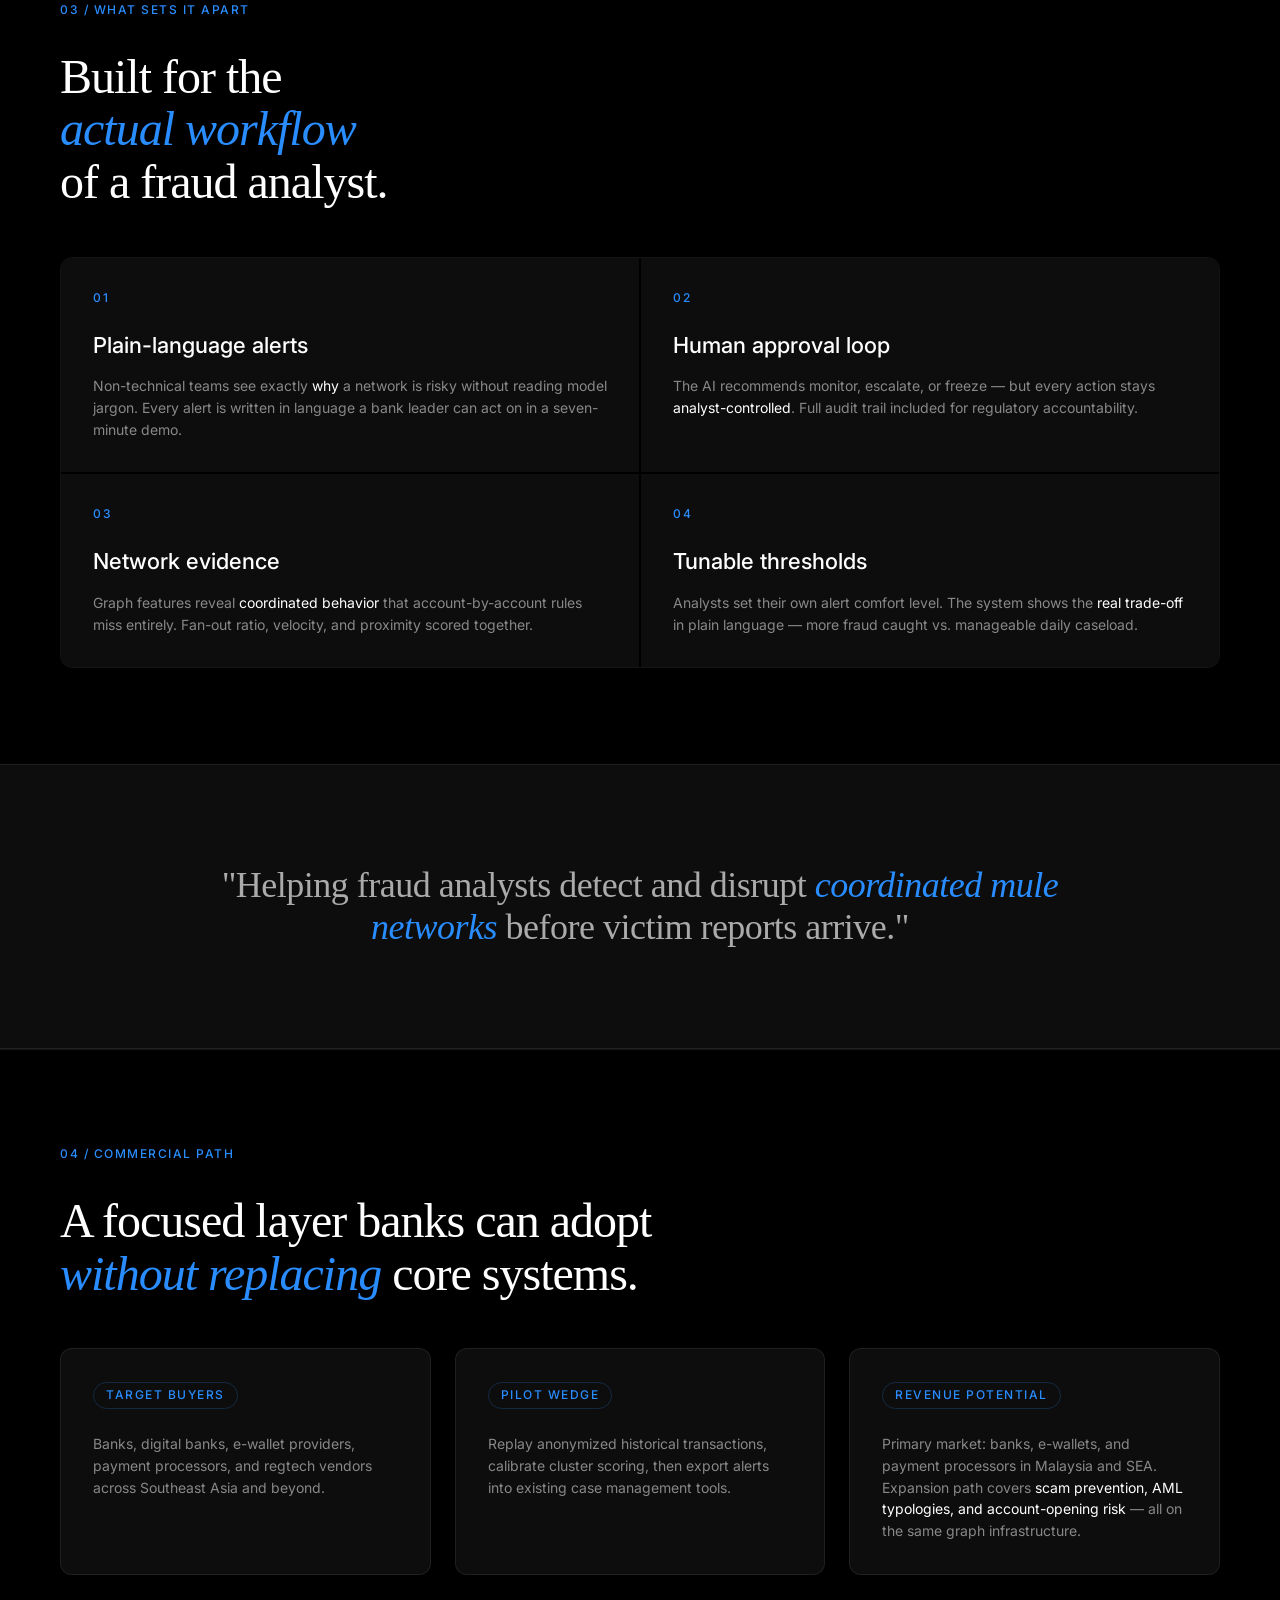
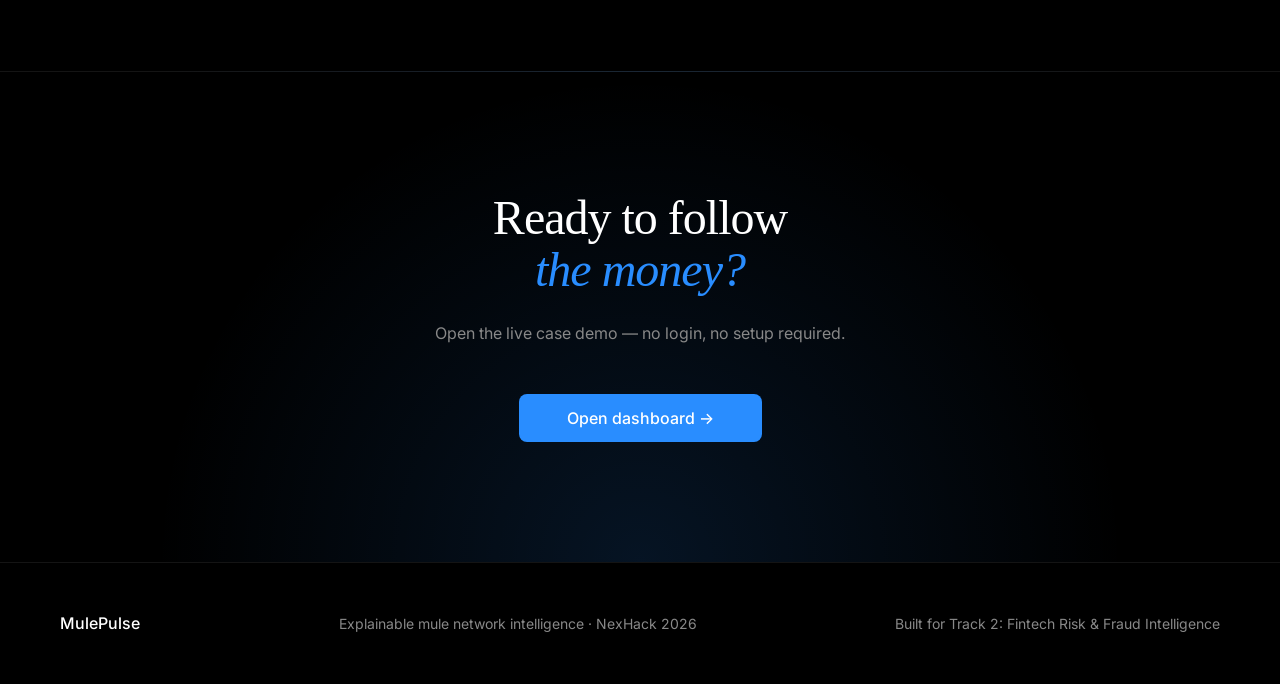
==== commit 23f6260a: "feat: connect frontend to backend API with live data and graceful fallback" ====
--- a/index.html
+++ b/index.html
@@ -297,8 +297,8 @@
           </div>
 
           <div class="adoption-card reveal-up" data-delay="2">
-            <span class="adoption-tag">NexHack fit</span>
-            <p>Deep single-problem execution, visible AI workflow, realistic adoption path, and a <em>demo that fits seven minutes</em>.</p>
+            <span class="adoption-tag">Revenue potential</span>
+            <p>Primary market: banks, e-wallets, and payment processors in Malaysia and SEA. Expansion path covers <em>scam prevention, AML typologies, and account-opening risk</em> — all on the same graph infrastructure.</p>
           </div>
 
         </div>
